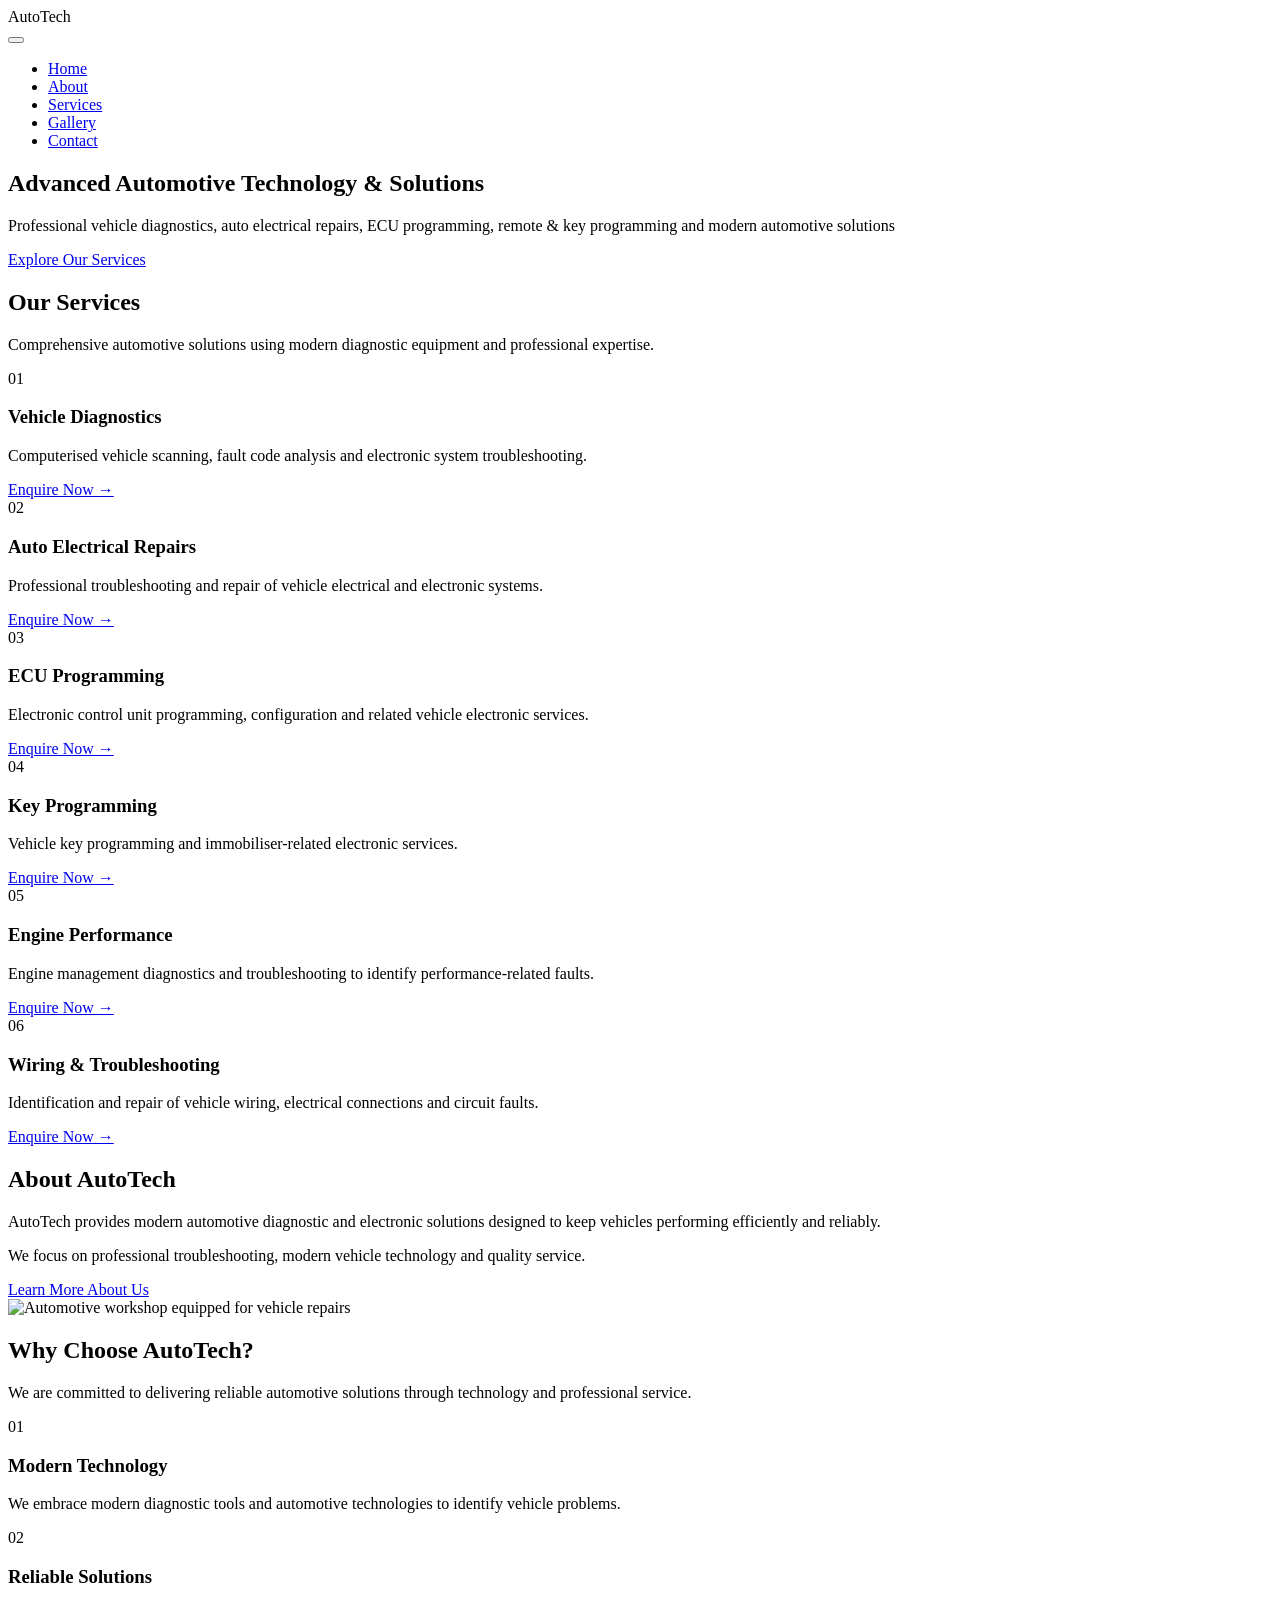
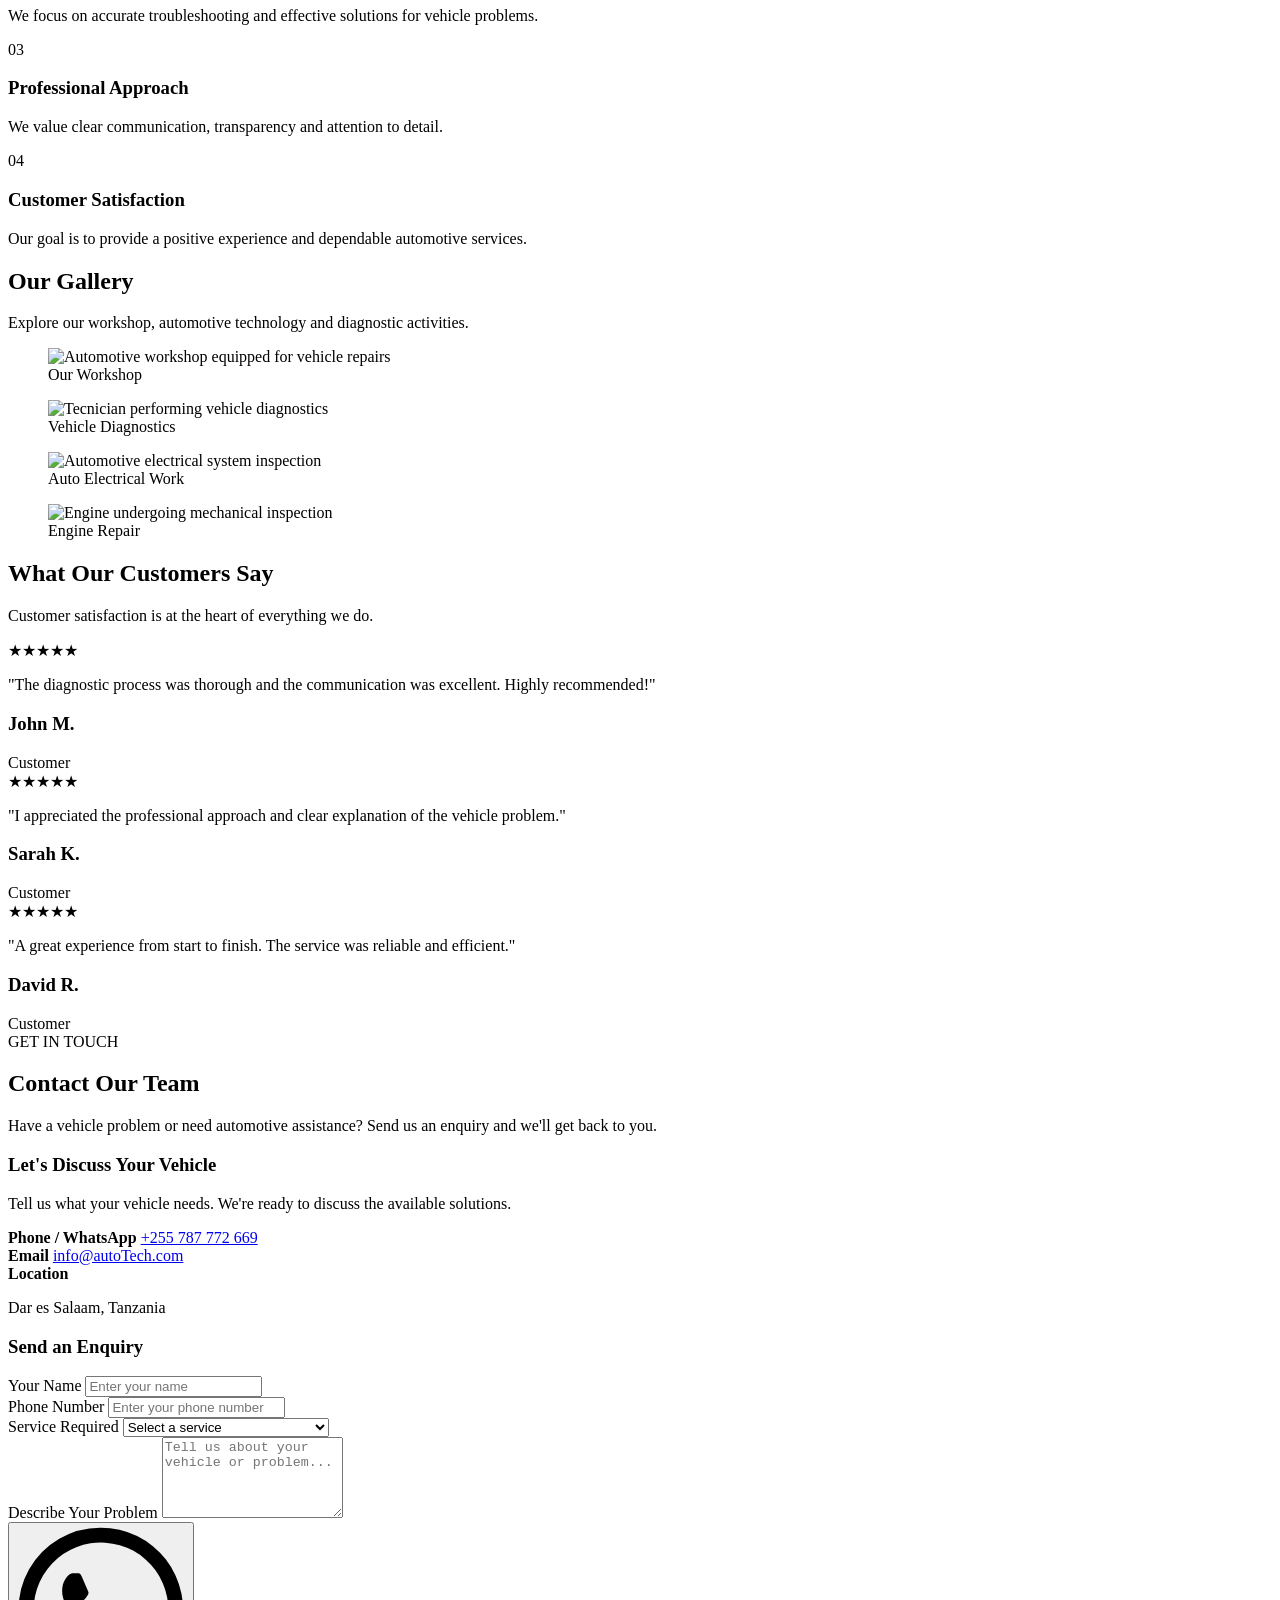
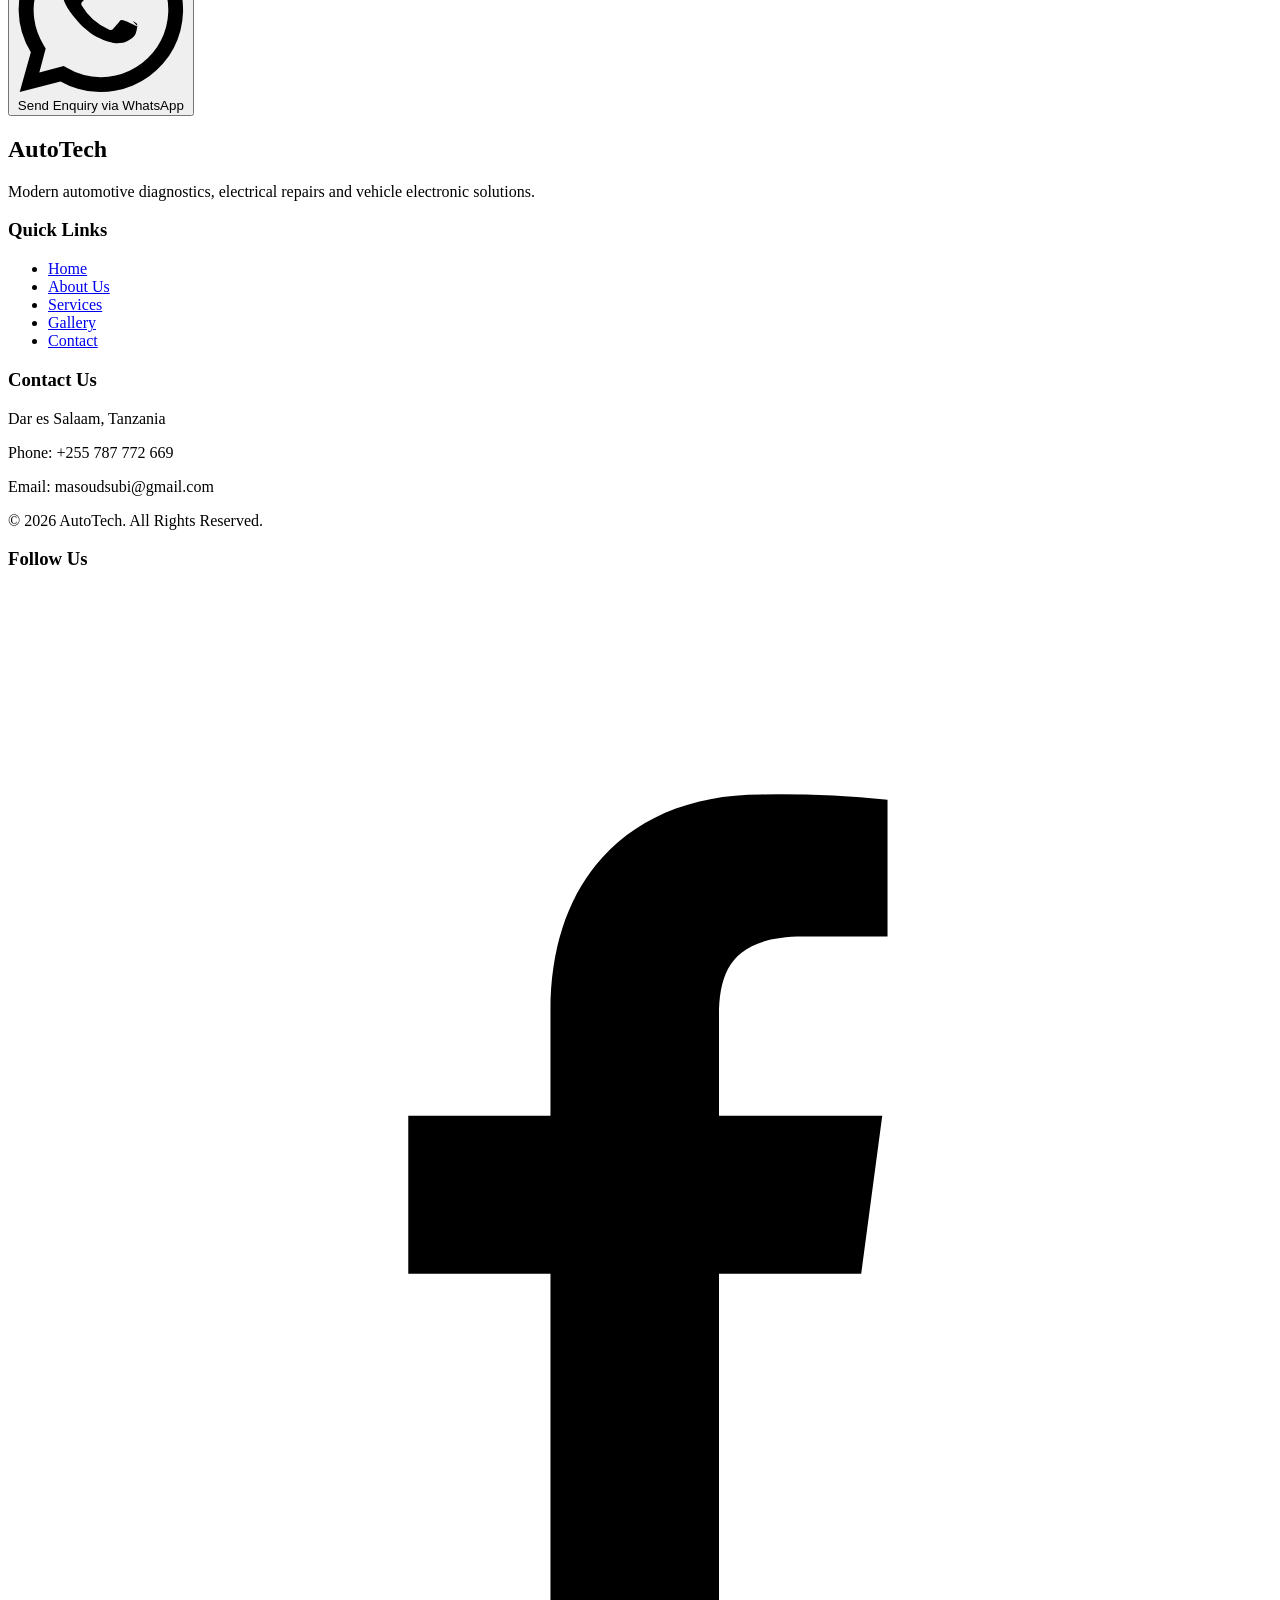
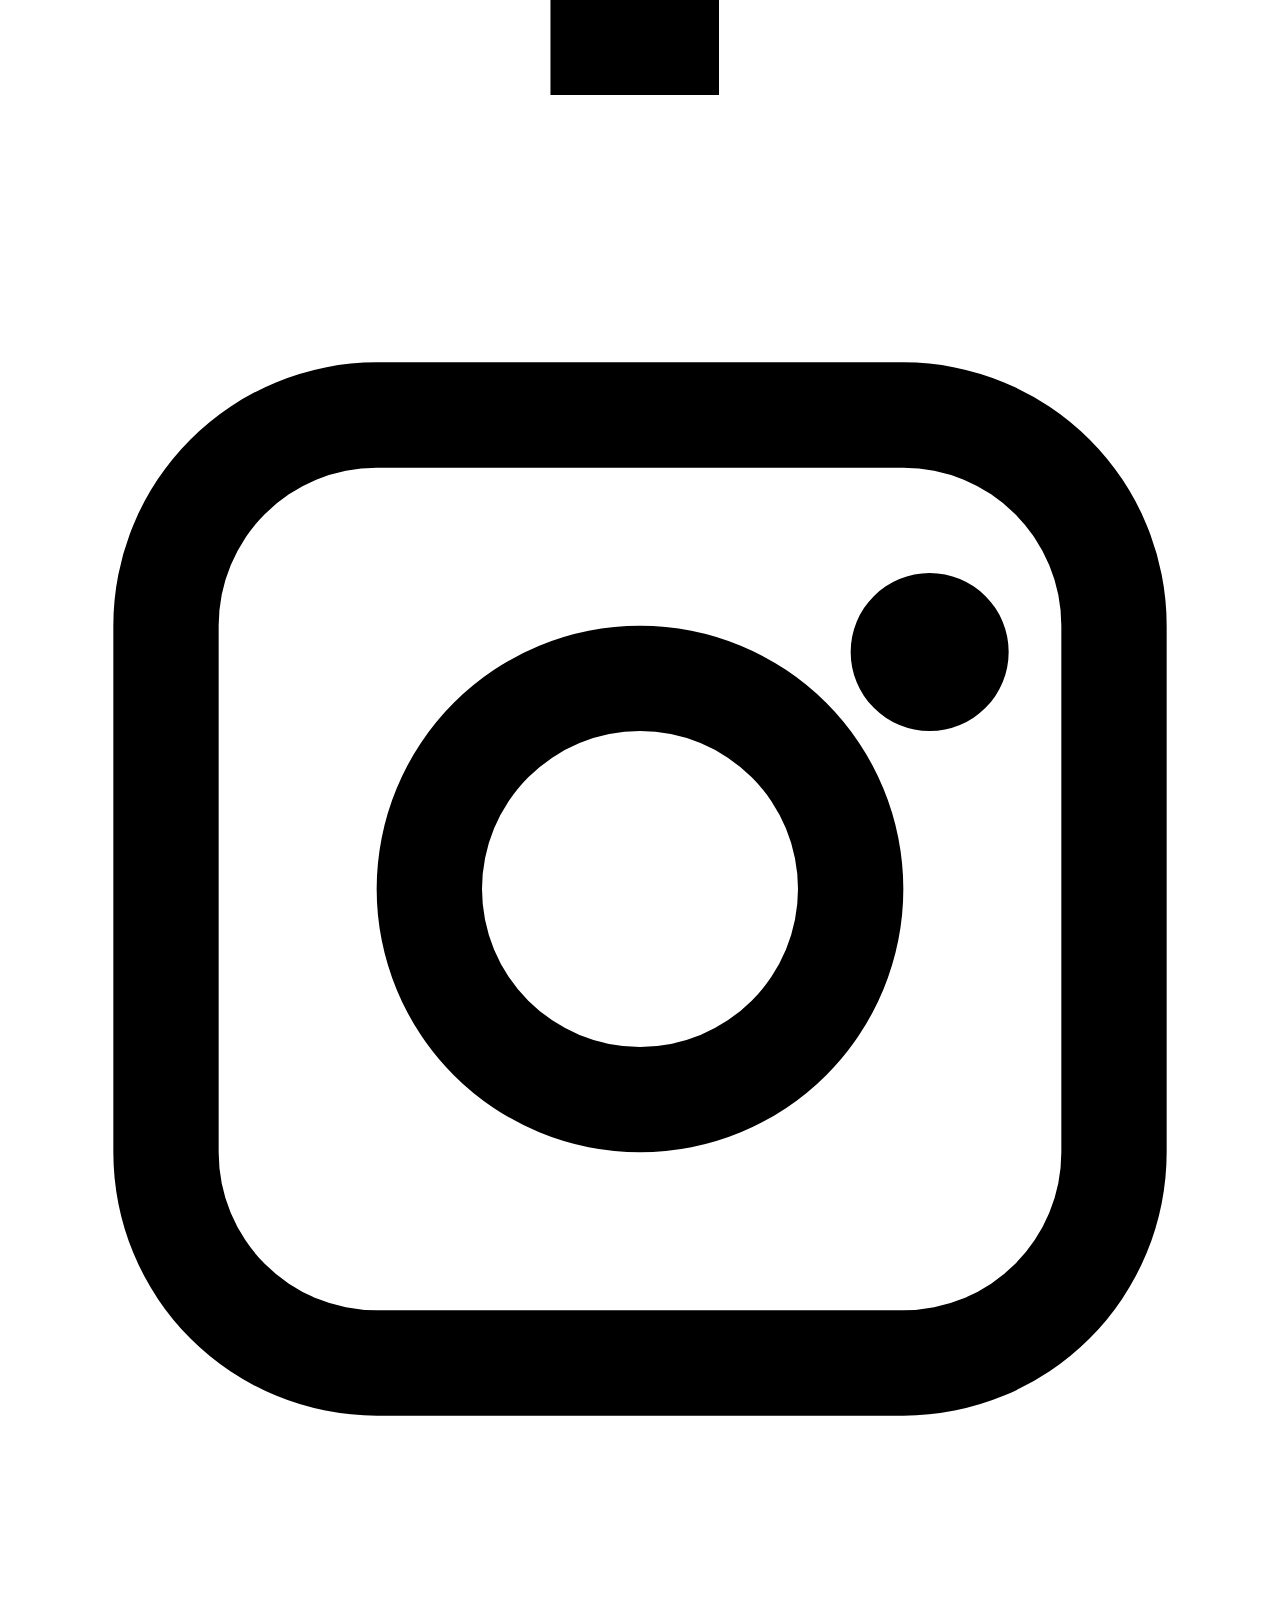
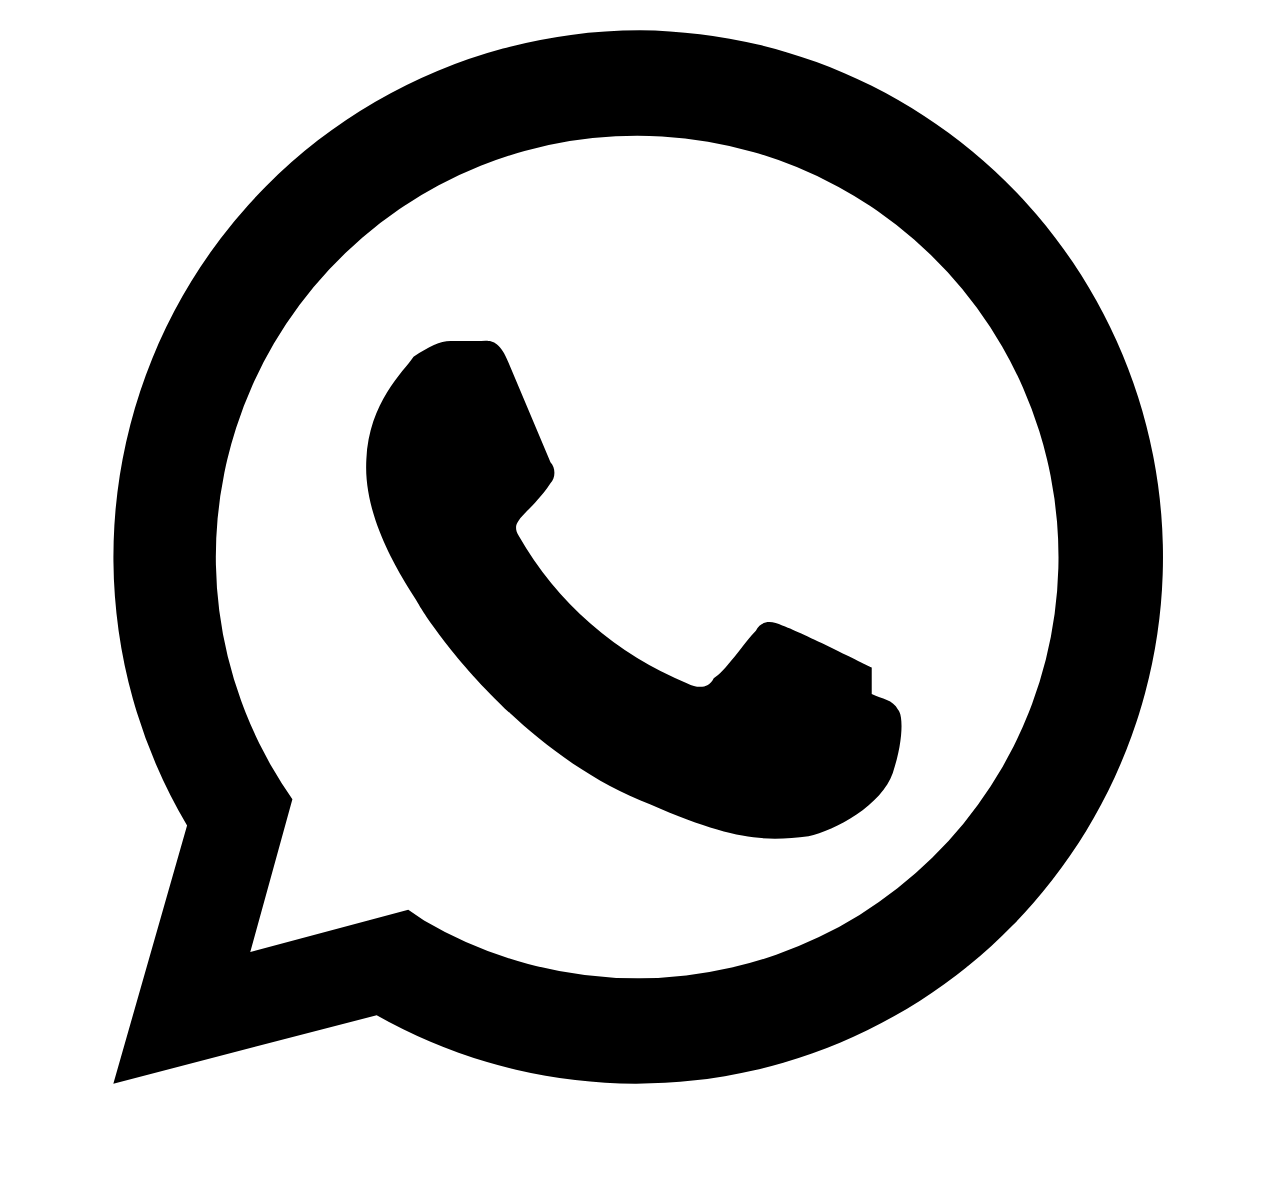
==== index.html @ aa21d0e5 "Add files via upload Upload AutoTech website files" ====
<!DOCTYPE html>
<html lang="en">

<head>
    <!-- Defines character encoding to support different characters -->
    <meta charset="UTF-8">

<!-- Makes the website responsive on mobile devices -->
<meta name="viewport" content="width=device-width, initial-scale=1.0">

<!-- Describes the website to search engines -->
<meta name="description" content="AutoTech provides automotive diagnostics, auto electrical repairs, ECU programming, key programming and engine performance services in Dar es Salaam, Tanzania.">

<!-- Browser tab title -->
<title>AutoTech | Automotive Diagnostics & Electrical Services</title>

    <!-- Connects our external CSS file to this HTML document -->
    <link rel="stylesheet" href="css/style.css">
</head>

<body>

    <!-- Website header contains branding and navigation -->
    <header>

        <nav class="navbar">

            <!-- Business identity -->
            <div class="logo">AutoTech</div>

            <!-- Mobile navigation toggle button -->
<button class="menu-toggle" type="button" aria-label="Open navigation" aria-expanded="false">
    <!--Three lines forming the hamburger icon-->
    <span></span>
    <span></span>
    <span></span>
</button>

            <!-- Navigation links connect different website pages -->
            <ul class="nav-links">
                <li><a href="index.html">Home</a></li>
                <li><a href="about.html">About</a></li>
                <li><a href="services.html">Services</a></li>
                <li><a href="index.html#gallery">Gallery</a></li>
                <li><a href="index.html#contact">Contact</a></li>
            </ul>

        </nav>

    </header>


    <!-- Main contains the primary content of the homepage -->
    <main>

        <!-- Hero section introduces the business to visitors(first major section visitors see) -->
        <section class="hero">

            <!-- Container keeps introductory contents organized-->
            <div class="hero-content">

                <!-- Main business heading communicates the busness identity-->
                <h1>Advanced Automotive Technology & Solutions</h1>

                <!-- Brief description explain what the busness offers-->
                <p>
                    Professional vehicle diagnostics, auto
                    electrical repairs, ECU programming, remote & key programming and modern automotive solutions
                </p>

                <!-- Call-to-action encourages visitors to explore services -->
                <a href="services.html" class="btn">
                    Explore Our Services
                </a>

            </div>

        </section>

        <!-- Services section: Displays the main services offered by the business -->
<section class="services-section" id="services">

    <!-- Section heading introduces the available services -->
    <div class="section-heading">
        <h2>Our Services</h2>

        <p>
            Comprehensive automotive solutions using modern
            diagnostic equipment and professional expertise.
        </p>
    </div>


    <!-- Grid container holds all individual service cards -->
    <div class="services-grid">

        <!-- Individual service card 1 -->
        <article class="service-card">

            <div class="service-icon">01</div>

            <h3>Vehicle Diagnostics</h3>

            <p>
                Computerised vehicle scanning, fault code analysis
                and electronic system troubleshooting.
            </p>

            <a href="contact.html" class="service-link">
                Enquire Now →
            </a>

        </article>


        <!-- Individual service card 2 -->
        <article class="service-card">

            <div class="service-icon">02</div>

            <h3>Auto Electrical Repairs</h3>

            <p>
                Professional troubleshooting and repair of vehicle
                electrical and electronic systems.
            </p>

            <a href="contact.html" class="service-link">
                Enquire Now →
            </a>

        </article>


        <!-- Individual service card 3 -->
        <article class="service-card">

            <div class="service-icon">03</div>

            <h3>ECU Programming</h3>

            <p>
                Electronic control unit programming, configuration
                and related vehicle electronic services.
            </p>

            <a href="contact.html" class="service-link">
                Enquire Now →
            </a>

        </article>


        <!-- Individual service card 4 -->
        <article class="service-card">

            <div class="service-icon">04</div>

            <h3>Key Programming</h3>

            <p>
                Vehicle key programming and immobiliser-related
                electronic services.
            </p>

            <a href="contact.html" class="service-link">
                Enquire Now →
            </a>

        </article>


        <!-- Individual service card 5 -->
        <article class="service-card">

            <div class="service-icon">05</div>

            <h3>Engine Performance</h3>

            <p>
                Engine management diagnostics and troubleshooting
                to identify performance-related faults.
            </p>

            <a href="contact.html" class="service-link">
                Enquire Now →
            </a>

        </article>


        <!-- Individual service card 6 -->
        <article class="service-card">

            <div class="service-icon">06</div>

            <h3>Wiring & Troubleshooting</h3>

            <p>
                Identification and repair of vehicle wiring,
                electrical connections and circuit faults.
            </p>

            <a href="contact.html" class="service-link">
                Enquire Now →
            </a>

        </article>

    </div>

</section>

<!-- About Us preview section -->
<section class="about-section" id="about">

    <div class="about-content">

        <div class="about-text">
            <h2>About AutoTech</h2>

            <p>
                AutoTech provides modern automotive diagnostic
                and electronic solutions designed to keep vehicles
                performing efficiently and reliably.
            </p>

            <p>
                We focus on professional troubleshooting,
                modern vehicle technology and quality service.
            </p>

            <!-- Opens the full About Us page -->
            <a href="about.html" class="btn">Learn More About Us</a>
        </div>

        <div class="about-image">
            <!-- Replace this image with a suitable workshop photo later -->
            <img src="images/workshop.jpg" alt="Automotive workshop
            equipped for vehicle repairs">
        </div>

    </div>

</section>

<!-- Why Choose Us section -->
<section class="why-us-section">

    <div class="section-heading">
        <h2>Why Choose AutoTech?</h2>
        <p>
            We are committed to delivering reliable automotive
            solutions through technology and professional service.
        </p>
    </div>

    <div class="why-us-grid">

        <article class="why-us-card">
            <div class="why-icon">01</div>
            <h3>Modern Technology</h3>
            <p>
                We embrace modern diagnostic tools and automotive
                technologies to identify vehicle problems.
            </p>
        </article>

        <article class="why-us-card">
            <div class="why-icon">02</div>
            <h3>Reliable Solutions</h3>
            <p>
                We focus on accurate troubleshooting and
                effective solutions for vehicle problems.
            </p>
        </article>

        <article class="why-us-card">
            <div class="why-icon">03</div>
            <h3>Professional Approach</h3>
            <p>
                We value clear communication, transparency
                and attention to detail.
            </p>
        </article>

        <article class="why-us-card">
            <div class="why-icon">04</div>
            <h3>Customer Satisfaction</h3>
            <p>
                Our goal is to provide a positive experience
                and dependable automotive services.
            </p>
        </article>

    </div>

</section>

<!-- Gallery section -->
<section class="gallery-section" id="gallery">

    <div class="section-heading">
        <h2>Our Gallery</h2>
        <p>
            Explore our workshop, automotive technology
            and diagnostic activities.
        </p>
    </div>

    <div class="gallery-grid">

        <!-- Each figure contains an image and its caption -->
        <figure class="gallery-item">
            <img src="images/workshop.jpg" alt="Automotive workshop
            equipped for vehicle repairs">
            <figcaption>Our Workshop</figcaption>
        </figure>

        <figure class="gallery-item">
            <img src="images/diagnostics.jpg" alt="Tecnician performing 
            vehicle diagnostics">
            <figcaption>Vehicle Diagnostics</figcaption>
        </figure>

        <figure class="gallery-item">
            <img src="images/auto-electrical.jpg" alt="Automotive electrical 
            system inspection">
            <figcaption>Auto Electrical Work</figcaption>
        </figure>

        <figure class="gallery-item">
            <img src="images/engine-repair.jpg" alt="Engine undergoing 
            mechanical inspection">
            <figcaption>Engine Repair</figcaption>
        </figure>

    </div>

</section>

<!-- Customer testimonials section -->
<section class="testimonials-section">

    <div class="section-heading">
        <h2>What Our Customers Say</h2>
        <p>
            Customer satisfaction is at the heart of everything we do.
        </p>
    </div>

    <div class="testimonials-grid">

        <article class="testimonial-card">
            <div class="stars">★★★★★</div>

            <p>
                "The diagnostic process was thorough and
                the communication was excellent. Highly recommended!"
            </p>

            <h3>John M.</h3>
            <span>Customer</span>
        </article>

        <article class="testimonial-card">
            <div class="stars">★★★★★</div>

            <p>
                "I appreciated the professional approach
                and clear explanation of the vehicle problem."
            </p>

            <h3>Sarah K.</h3>
            <span>Customer</span>
        </article>

        <article class="testimonial-card">
            <div class="stars">★★★★★</div>

            <p>
                "A great experience from start to finish.
                The service was reliable and efficient."
            </p>

            <h3>David R.</h3>
            <span>Customer</span>
        </article>

    </div>

</section>

<!-- CONTACT SECTION -->
<section class="contact-section" id="contact">

    <div class="section-heading">
        <span class="eyebrow">GET IN TOUCH</span>
        <h2>Contact Our Team</h2>
        <p>
            Have a vehicle problem or need automotive assistance?
            Send us an enquiry and we'll get back to you.
        </p>
    </div>

    <div class="contact-container">

        <!-- Contact information -->
        <div class="contact-info">

            <h3>Let's Discuss Your Vehicle</h3>

            <p>
                Tell us what your vehicle needs.
                We're ready to discuss the available solutions.
            </p>

            <div class="contact-detail">
                <strong>Phone / WhatsApp</strong>
                <a href="https://wa.me/255787772669">
                    +255 787 772 669
                </a>
            </div>

            <div class="contact-detail">
                <strong>Email</strong>
                <a href="mailto:masoudsubi@gmail.com">
                    info@autoTech.com
                </a>
            </div>

            <div class="contact-detail">
                <strong>Location</strong>
                <p>Dar es Salaam, Tanzania</p>
            </div>

        </div>


        <!-- Customer enquiry form -->
        <div class="contact-form-container">

            <h3>Send an Enquiry</h3>

            <form id="contact-form">

                <div class="form-group">
                    <label for="customer-name">Your Name</label>
                    <input
                        type="text"
                        id="customer-name"
                        name="name"
                        placeholder="Enter your name"
                        autocomplete="name"
                        required
                        >
                </div>

                <div class="form-group">
                    <label for="customer-phone">Phone Number</label>
                    <input
                        type="tel"
                        id="customer-phone"
                        name="phone"
                        placeholder="Enter your phone number"
                        autocomplete="tel"
                        required>
                </div>

                <div class="form-group">
                    <label for="service">Service Required</label>

                    <select id="service" name="service" required>
                        <option value="">Select a service</option>
                        <option>Vehicle Diagnostics</option>
                        <option>Auto Electrical Repairs</option>
                        <option>ECU Programming</option>
                        <option>Key Programming</option>
                        <option>Engine Performance Diagnosis</option>
                        <option>Diesel Emission Diagnosis</option>
                        <option>Other Enquiry</option>
                    </select>
                </div>

                <div class="form-group">
                    <label for="customer-message">Describe Your Problem</label>

                    <textarea
                        id="customer-message"
                        name="message"
                        rows="5"
                        placeholder="Tell us about your vehicle or problem..."
                        required></textarea>
                </div>

                <button type="submit" class="btn contact-submit">

    <!-- WhatsApp SVG icon -->
    <svg viewBox="0 0 32 32" aria-hidden="true">
        <path d="M16 .5A15.4 15.4 0 0 0 2.8 24L.7 31.5l7.7-2A15.5 15.5 0 1 0 16 .5Zm0 28.2a12.7 12.7 0 0 1-6.5-1.8l-.5-.3-4.6 1.2 1.2-4.5-.3-.5A12.7 12.7 0 1 1 16 28.7Zm7-9.5c-.4-.2-2.2-1.1-2.6-1.2-.4-.1-.6-.2-.9.2-.3.4-1 1.2-1.2 1.4-.2.2-.4.3-.8.1a10.3 10.3 0 0 1-3-1.9 11.4 11.4 0 0 1-2.1-2.6c-.2-.4 0-.6.2-.8l.6-.7.4-.6c.1-.2.1-.4 0-.6l-1.2-2.8c-.3-.7-.6-.6-.9-.6h-.7c-.3 0-.6.1-.9.4-.3.3-1.2 1.2-1.2 3s1.2 3.4 1.4 3.7c.2.2 2.4 3.7 5.8 5.2.8.4 1.5.6 2 .7.8.3 1.6.2 2.2.1.7-.1 2.2-.9 2.5-1.8.3-.9.3-1.6.2-1.8-.1-.1-.4-.3-.8-.5Z"/>
    </svg>

    <span>Send Enquiry via WhatsApp</span>

</button>


            </form>

        </div>

    </div>

</section>


    </main>


    <!-- Website footer -->
<footer class="footer">

    <div class="footer-container">

        <!-- Business description -->
        <div class="footer-about">
            <h2>AutoTech</h2>
            <p>
                Modern automotive diagnostics, electrical repairs
                and vehicle electronic solutions.
            </p>
        </div>

        <!-- Quick navigation -->
        <div class="footer-links">
            <h3>Quick Links</h3>

            <ul>
                <li><a href="index.html">Home</a></li>
                <li><a href="about.html">About Us</a></li>
                <li><a href="services.html">Services</a></li>
                <li><a href="#gallery">Gallery</a></li>
                <li><a href="#contact">Contact</a></li>
            </ul>
        </div>

        <!-- Contact details -->
        <div class="footer-contact">
            <h3>Contact Us</h3>
            <p>Dar es Salaam, Tanzania</p>
            <p>Phone: +255 787 772 669</p>
            <p>Email: masoudsubi@gmail.com</p>
        </div>

    </div>

    <!-- Copyright information -->
    <div class="footer-bottom">
        <p>&copy; 2026 AutoTech. All Rights Reserved.</p>
    </div>

    <div class="footer-column">
    <h3>Follow Us</h3>

    <div class="social-links">

        <!-- Facebook -->
        <a href="https://www.facebook.com/profile.php?id=61590164615397"
   target="_blank"
   rel="noopener noreferrer"
   aria-label="Facebook">

            <svg viewBox="0 0 24 24" aria-hidden="true">
                <path d="M13.5 21v-8h2.7l.4-3h-3.1V8.1c0-.9.3-1.5 1.6-1.5h1.6V4a21 21 0 0 0-2.4-.1c-2.4 0-4 1.5-4 4.1V10H7.6v3h2.7v8z"/>
            </svg>
        </a>

        <!-- Instagram -->
        <a href="https://www.instagram.com/masoudsubi/"
   target="_blank"
   rel="noopener noreferrer"
   aria-label="Instagram">

            <svg viewBox="0 0 24 24" aria-hidden="true">
                <path d="M7 2h10a5 5 0 0 1 5 5v10a5 5 0 0 1-5 5H7a5 5 0 0 1-5-5V7a5 5 0 0 1 5-5zm0 2a3 3 0 0 0-3 3v10a3 3 0 0 0 3 3h10a3 3 0 0 0 3-3V7a3 3 0 0 0-3-3zm5 3a5 5 0 1 1 0 10 5 5 0 0 1 0-10zm0 2a3 3 0 1 0 0 6 3 3 0 0 0 0-6zm5.5-3a1.5 1.5 0 1 1 0 3 1.5 1.5 0 0 1 0-3z"/>
            </svg>
        </a>

        <!-- WhatsApp -->
        <a href="https://wa.me/255787772669" target ="_blank" rel="noopener noreferrer aria-label="WhatsApp">
            <svg viewBox="0 0 24 24" aria-hidden="true">
                <path d="M12 2a10 10 0 0 0-8.6 15.1L2 22l5-1.3A10 10 0 1 0 12 2zm0 18a8 8 0 0 1-4.1-1.1l-.3-.2-3 .8.8-2.9-.2-.3A8 8 0 1 1 12 20zm4.4-5.9c-.2-.1-1.4-.7-1.7-.8-.2-.1-.4-.1-.5.1-.2.2-.6.8-.8.9-.1.2-.3.2-.5.1a6.5 6.5 0 0 1-3.2-2.8c-.2-.3.2-.4.6-1 .1-.1.1-.3 0-.4l-.8-1.9c-.2-.5-.4-.4-.6-.4h-.5c-.2 0-.4.1-.7.3-.2.3-.9.9-.9 2.1s.9 2.4 1 2.6c.1.2 1.8 2.8 4.4 3.8 1.6.7 2.2.7 3 .6.5-.1 1.4-.6 1.6-1.2.2-.6.2-1.1.1-1.2-.1-.2-.3-.2-.5-.3z"/>
            </svg>
        </a>

    </div>
</div>


</footer>



    <!-- Loads JavaScript after the HTML has been parsed -->
    <script src="js/script.js"></script>

</body>
</html>
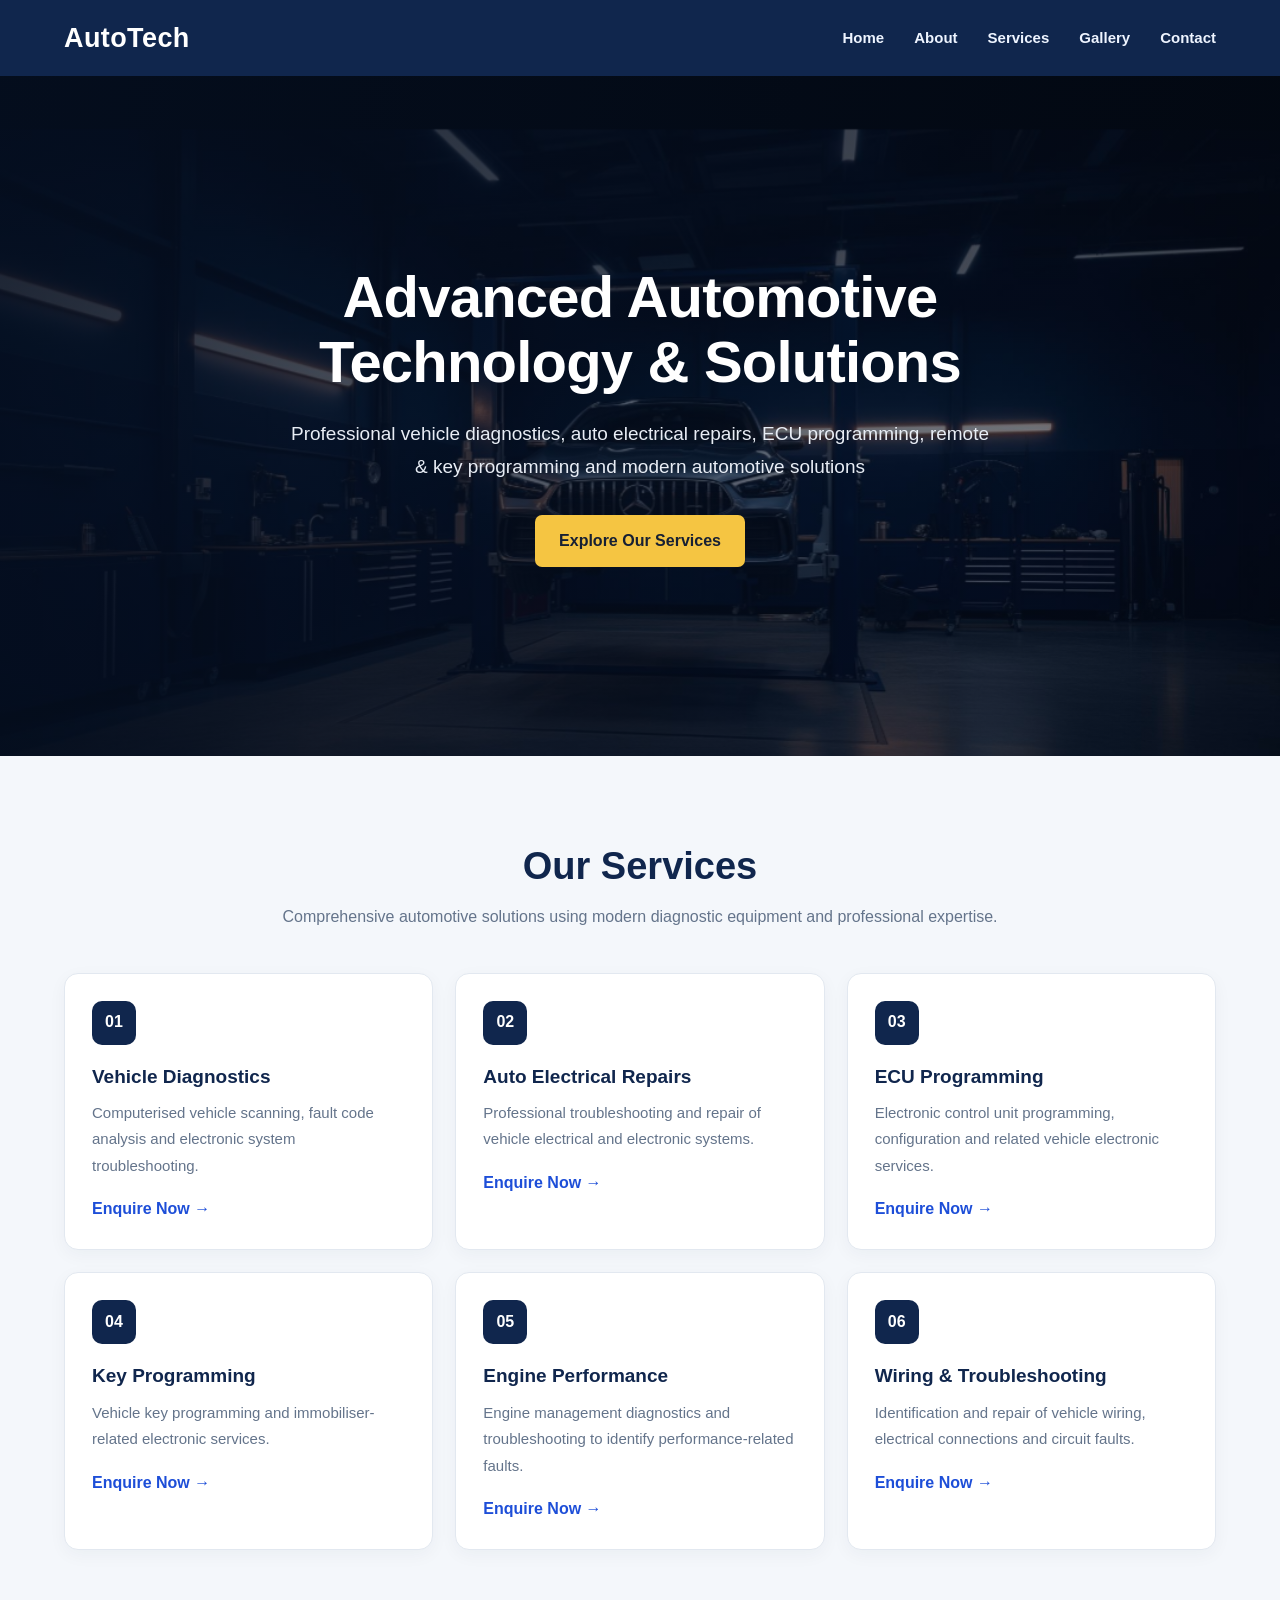
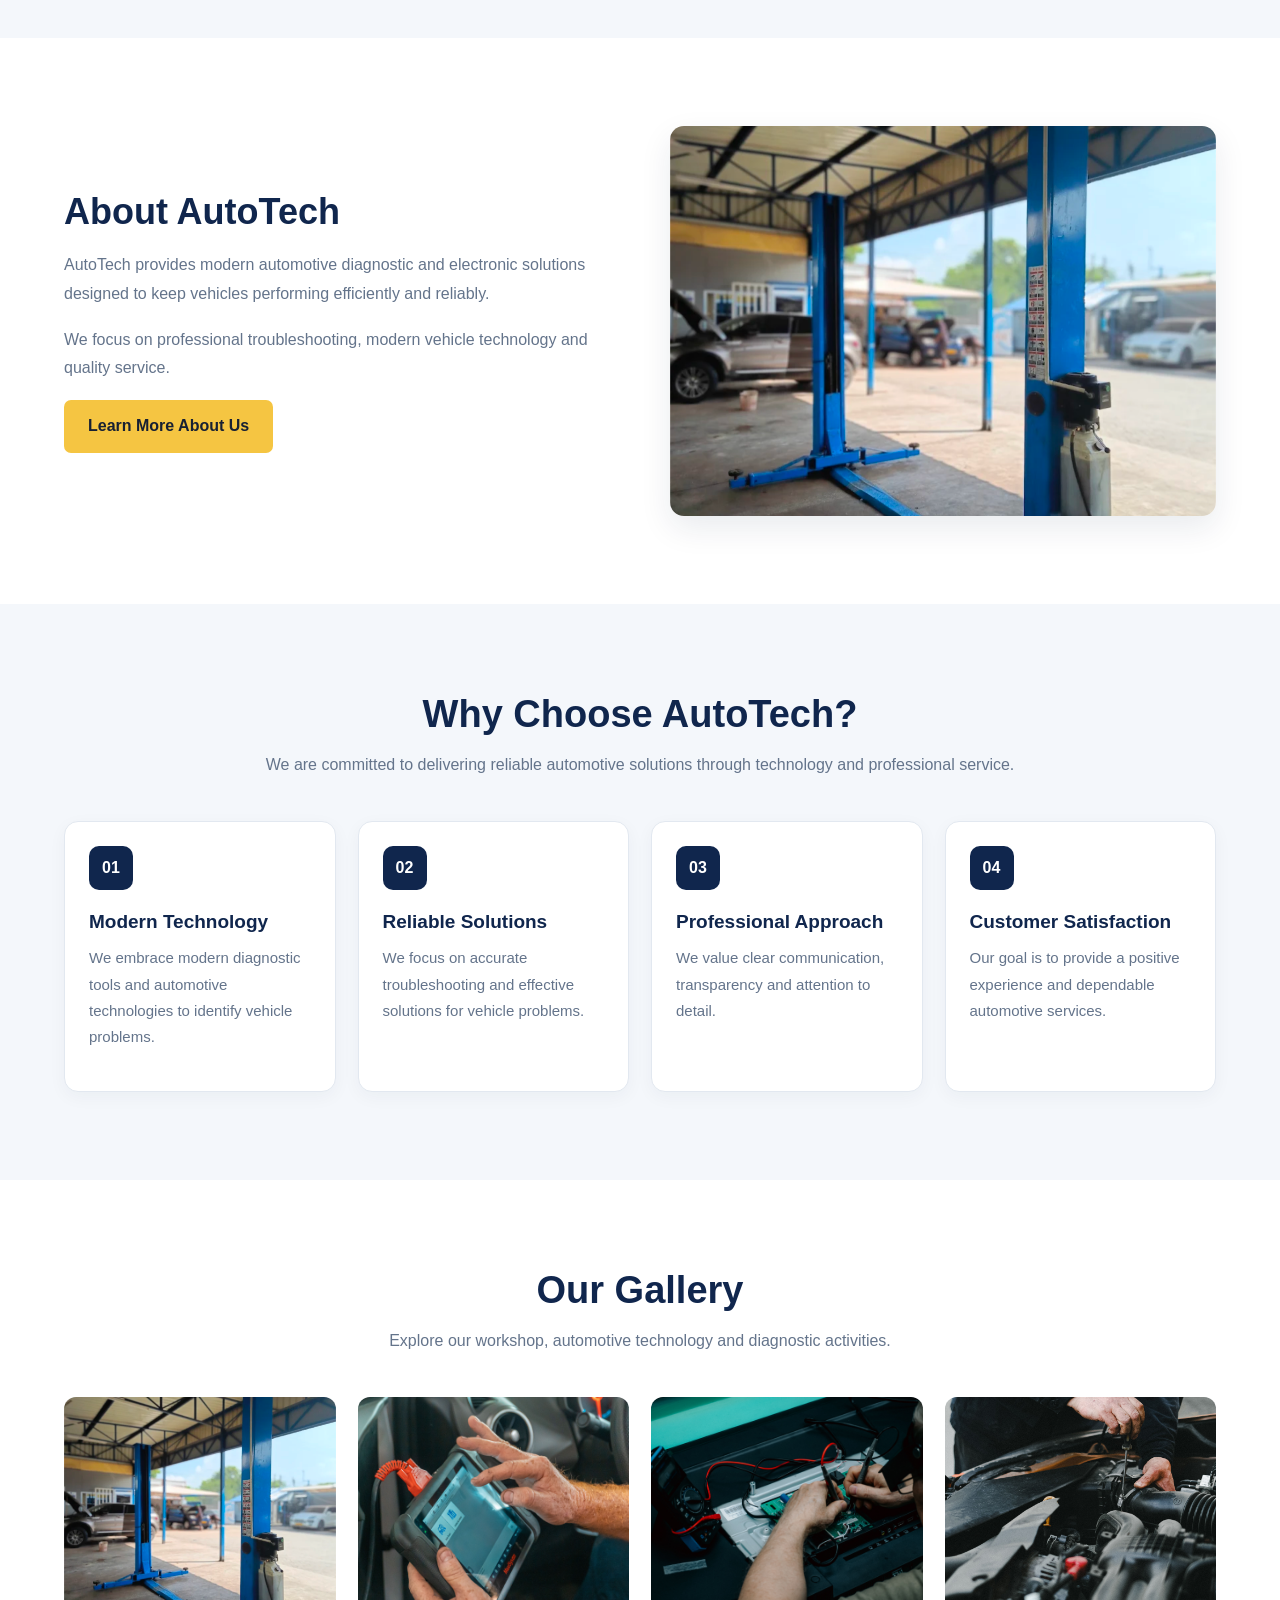
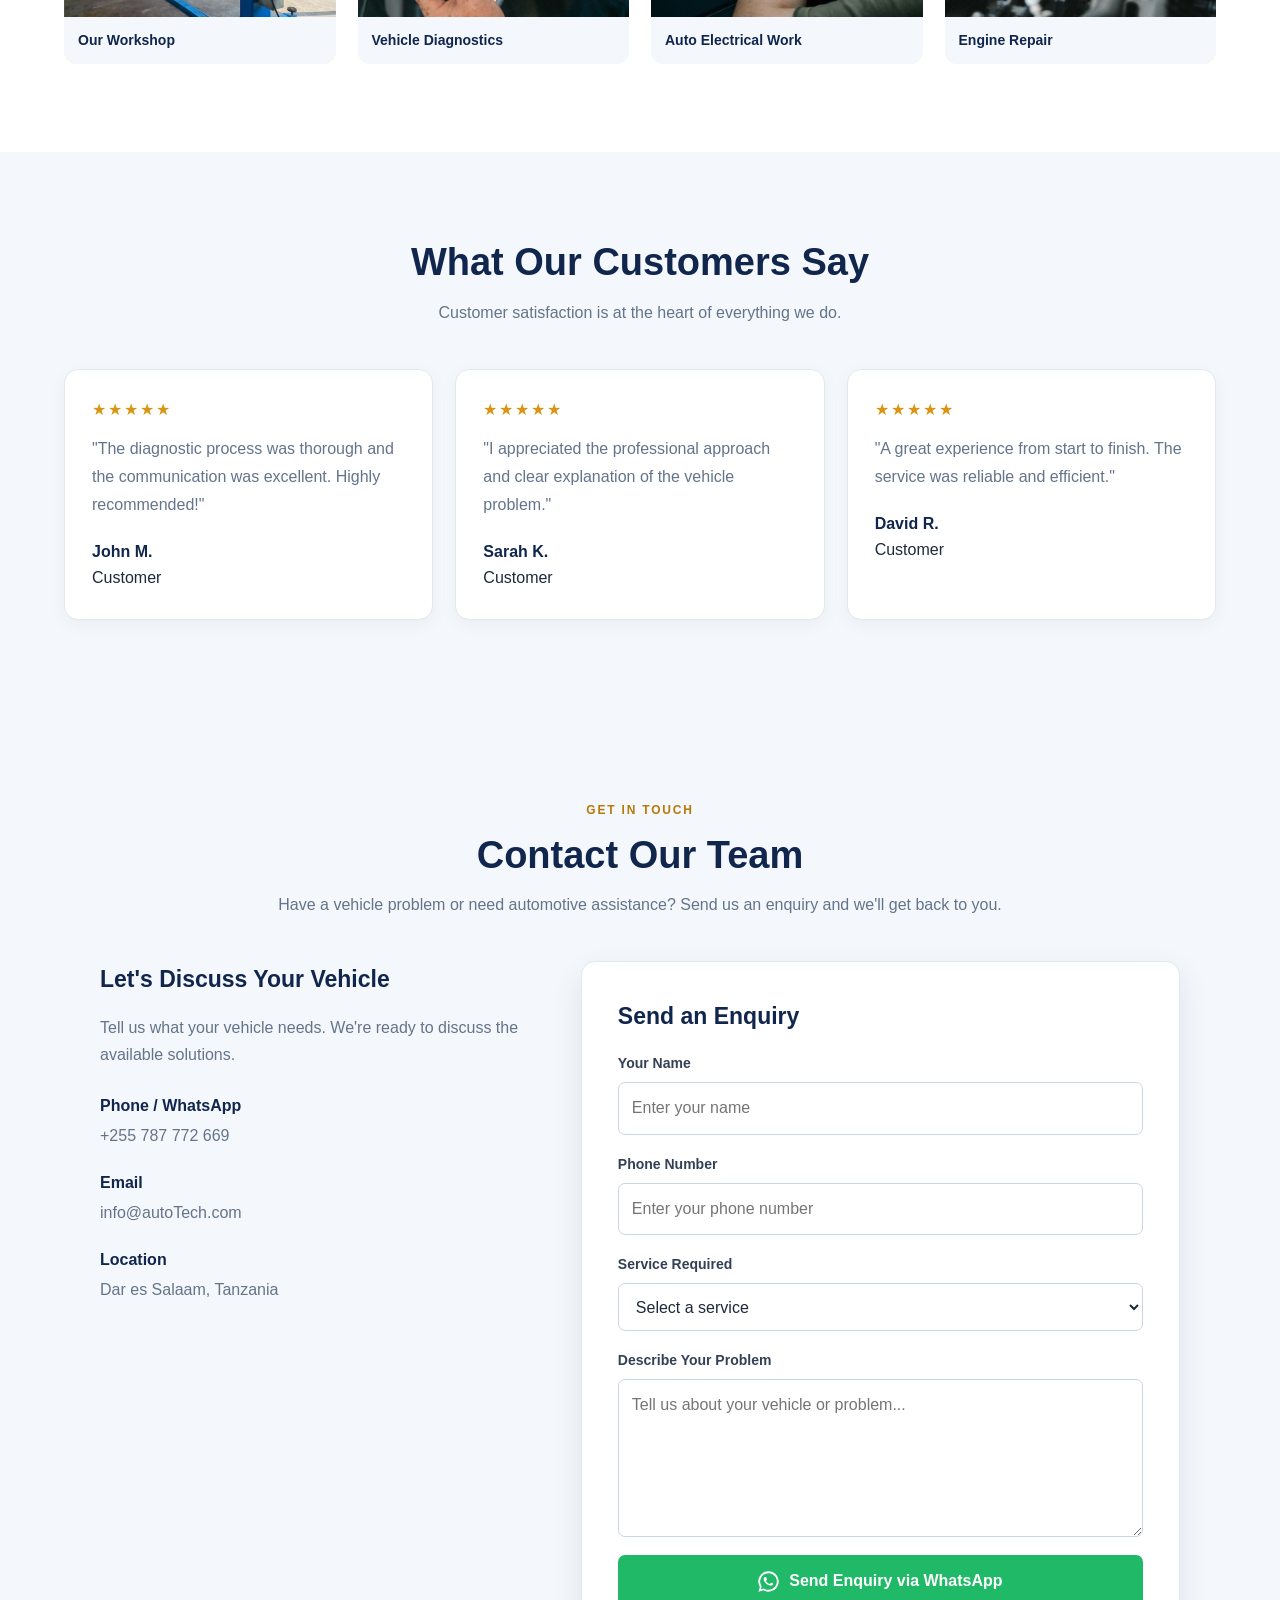
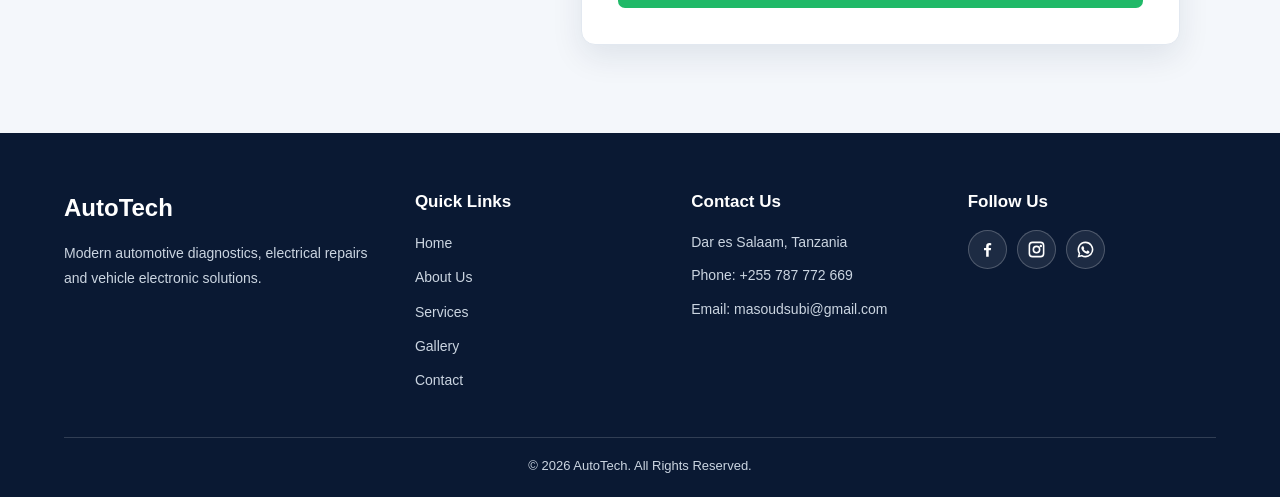
==== commit 679a5448: "Update index.html" ====
--- a/index.html
+++ b/index.html
@@ -1,608 +1,607 @@
-<!DOCTYPE html>
-<html lang="en">
-
-<head>
-    <!-- Defines character encoding to support different characters -->
-    <meta charset="UTF-8">
-
-<!-- Makes the website responsive on mobile devices -->
-<meta name="viewport" content="width=device-width, initial-scale=1.0">
-
-<!-- Describes the website to search engines -->
-<meta name="description" content="AutoTech provides automotive diagnostics, auto electrical repairs, ECU programming, key programming and engine performance services in Dar es Salaam, Tanzania.">
-
-<!-- Browser tab title -->
-<title>AutoTech | Automotive Diagnostics & Electrical Services</title>
-
-    <!-- Connects our external CSS file to this HTML document -->
-    <link rel="stylesheet" href="css/style.css">
-</head>
-
-<body>
-
-    <!-- Website header contains branding and navigation -->
-    <header>
-
-        <nav class="navbar">
-
-            <!-- Business identity -->
-            <div class="logo">AutoTech</div>
-
-            <!-- Mobile navigation toggle button -->
-<button class="menu-toggle" type="button" aria-label="Open navigation" aria-expanded="false">
-    <!--Three lines forming the hamburger icon-->
-    <span></span>
-    <span></span>
-    <span></span>
-</button>
-
-            <!-- Navigation links connect different website pages -->
-            <ul class="nav-links">
-                <li><a href="index.html">Home</a></li>
-                <li><a href="about.html">About</a></li>
-                <li><a href="services.html">Services</a></li>
-                <li><a href="index.html#gallery">Gallery</a></li>
-                <li><a href="index.html#contact">Contact</a></li>
-            </ul>
-
-        </nav>
-
-    </header>
-
-
-    <!-- Main contains the primary content of the homepage -->
-    <main>
-
-        <!-- Hero section introduces the business to visitors(first major section visitors see) -->
-        <section class="hero">
-
-            <!-- Container keeps introductory contents organized-->
-            <div class="hero-content">
-
-                <!-- Main business heading communicates the busness identity-->
-                <h1>Advanced Automotive Technology & Solutions</h1>
-
-                <!-- Brief description explain what the busness offers-->
-                <p>
-                    Professional vehicle diagnostics, auto
-                    electrical repairs, ECU programming, remote & key programming and modern automotive solutions
-                </p>
-
-                <!-- Call-to-action encourages visitors to explore services -->
-                <a href="services.html" class="btn">
-                    Explore Our Services
-                </a>
-
-            </div>
-
-        </section>
-
-        <!-- Services section: Displays the main services offered by the business -->
-<section class="services-section" id="services">
-
-    <!-- Section heading introduces the available services -->
-    <div class="section-heading">
-        <h2>Our Services</h2>
-
-        <p>
-            Comprehensive automotive solutions using modern
-            diagnostic equipment and professional expertise.
-        </p>
-    </div>
-
-
-    <!-- Grid container holds all individual service cards -->
-    <div class="services-grid">
-
-        <!-- Individual service card 1 -->
-        <article class="service-card">
-
-            <div class="service-icon">01</div>
-
-            <h3>Vehicle Diagnostics</h3>
-
-            <p>
-                Computerised vehicle scanning, fault code analysis
-                and electronic system troubleshooting.
-            </p>
-
-            <a href="contact.html" class="service-link">
-                Enquire Now →
-            </a>
-
-        </article>
-
-
-        <!-- Individual service card 2 -->
-        <article class="service-card">
-
-            <div class="service-icon">02</div>
-
-            <h3>Auto Electrical Repairs</h3>
-
-            <p>
-                Professional troubleshooting and repair of vehicle
-                electrical and electronic systems.
-            </p>
-
-            <a href="contact.html" class="service-link">
-                Enquire Now →
-            </a>
-
-        </article>
-
-
-        <!-- Individual service card 3 -->
-        <article class="service-card">
-
-            <div class="service-icon">03</div>
-
-            <h3>ECU Programming</h3>
-
-            <p>
-                Electronic control unit programming, configuration
-                and related vehicle electronic services.
-            </p>
-
-            <a href="contact.html" class="service-link">
-                Enquire Now →
-            </a>
-
-        </article>
-
-
-        <!-- Individual service card 4 -->
-        <article class="service-card">
-
-            <div class="service-icon">04</div>
-
-            <h3>Key Programming</h3>
-
-            <p>
-                Vehicle key programming and immobiliser-related
-                electronic services.
-            </p>
-
-            <a href="contact.html" class="service-link">
-                Enquire Now →
-            </a>
-
-        </article>
-
-
-        <!-- Individual service card 5 -->
-        <article class="service-card">
-
-            <div class="service-icon">05</div>
-
-            <h3>Engine Performance</h3>
-
-            <p>
-                Engine management diagnostics and troubleshooting
-                to identify performance-related faults.
-            </p>
-
-            <a href="contact.html" class="service-link">
-                Enquire Now →
-            </a>
-
-        </article>
-
-
-        <!-- Individual service card 6 -->
-        <article class="service-card">
-
-            <div class="service-icon">06</div>
-
-            <h3>Wiring & Troubleshooting</h3>
-
-            <p>
-                Identification and repair of vehicle wiring,
-                electrical connections and circuit faults.
-            </p>
-
-            <a href="contact.html" class="service-link">
-                Enquire Now →
-            </a>
-
-        </article>
-
-    </div>
-
-</section>
-
-<!-- About Us preview section -->
-<section class="about-section" id="about">
-
-    <div class="about-content">
-
-        <div class="about-text">
-            <h2>About AutoTech</h2>
-
-            <p>
-                AutoTech provides modern automotive diagnostic
-                and electronic solutions designed to keep vehicles
-                performing efficiently and reliably.
-            </p>
-
-            <p>
-                We focus on professional troubleshooting,
-                modern vehicle technology and quality service.
-            </p>
-
-            <!-- Opens the full About Us page -->
-            <a href="about.html" class="btn">Learn More About Us</a>
-        </div>
-
-        <div class="about-image">
-            <!-- Replace this image with a suitable workshop photo later -->
-            <img src="images/workshop.jpg" alt="Automotive workshop
-            equipped for vehicle repairs">
-        </div>
-
-    </div>
-
-</section>
-
-<!-- Why Choose Us section -->
-<section class="why-us-section">
-
-    <div class="section-heading">
-        <h2>Why Choose AutoTech?</h2>
-        <p>
-            We are committed to delivering reliable automotive
-            solutions through technology and professional service.
-        </p>
-    </div>
-
-    <div class="why-us-grid">
-
-        <article class="why-us-card">
-            <div class="why-icon">01</div>
-            <h3>Modern Technology</h3>
-            <p>
-                We embrace modern diagnostic tools and automotive
-                technologies to identify vehicle problems.
-            </p>
-        </article>
-
-        <article class="why-us-card">
-            <div class="why-icon">02</div>
-            <h3>Reliable Solutions</h3>
-            <p>
-                We focus on accurate troubleshooting and
-                effective solutions for vehicle problems.
-            </p>
-        </article>
-
-        <article class="why-us-card">
-            <div class="why-icon">03</div>
-            <h3>Professional Approach</h3>
-            <p>
-                We value clear communication, transparency
-                and attention to detail.
-            </p>
-        </article>
-
-        <article class="why-us-card">
-            <div class="why-icon">04</div>
-            <h3>Customer Satisfaction</h3>
-            <p>
-                Our goal is to provide a positive experience
-                and dependable automotive services.
-            </p>
-        </article>
-
-    </div>
-
-</section>
-
-<!-- Gallery section -->
-<section class="gallery-section" id="gallery">
-
-    <div class="section-heading">
-        <h2>Our Gallery</h2>
-        <p>
-            Explore our workshop, automotive technology
-            and diagnostic activities.
-        </p>
-    </div>
-
-    <div class="gallery-grid">
-
-        <!-- Each figure contains an image and its caption -->
-        <figure class="gallery-item">
-            <img src="images/workshop.jpg" alt="Automotive workshop
-            equipped for vehicle repairs">
-            <figcaption>Our Workshop</figcaption>
-        </figure>
-
-        <figure class="gallery-item">
-            <img src="images/diagnostics.jpg" alt="Tecnician performing 
-            vehicle diagnostics">
-            <figcaption>Vehicle Diagnostics</figcaption>
-        </figure>
-
-        <figure class="gallery-item">
-            <img src="images/auto-electrical.jpg" alt="Automotive electrical 
-            system inspection">
-            <figcaption>Auto Electrical Work</figcaption>
-        </figure>
-
-        <figure class="gallery-item">
-            <img src="images/engine-repair.jpg" alt="Engine undergoing 
-            mechanical inspection">
-            <figcaption>Engine Repair</figcaption>
-        </figure>
-
-    </div>
-
-</section>
-
-<!-- Customer testimonials section -->
-<section class="testimonials-section">
-
-    <div class="section-heading">
-        <h2>What Our Customers Say</h2>
-        <p>
-            Customer satisfaction is at the heart of everything we do.
-        </p>
-    </div>
-
-    <div class="testimonials-grid">
-
-        <article class="testimonial-card">
-            <div class="stars">★★★★★</div>
-
-            <p>
-                "The diagnostic process was thorough and
-                the communication was excellent. Highly recommended!"
-            </p>
-
-            <h3>John M.</h3>
-            <span>Customer</span>
-        </article>
-
-        <article class="testimonial-card">
-            <div class="stars">★★★★★</div>
-
-            <p>
-                "I appreciated the professional approach
-                and clear explanation of the vehicle problem."
-            </p>
-
-            <h3>Sarah K.</h3>
-            <span>Customer</span>
-        </article>
-
-        <article class="testimonial-card">
-            <div class="stars">★★★★★</div>
-
-            <p>
-                "A great experience from start to finish.
-                The service was reliable and efficient."
-            </p>
-
-            <h3>David R.</h3>
-            <span>Customer</span>
-        </article>
-
-    </div>
-
-</section>
-
-<!-- CONTACT SECTION -->
-<section class="contact-section" id="contact">
-
-    <div class="section-heading">
-        <span class="eyebrow">GET IN TOUCH</span>
-        <h2>Contact Our Team</h2>
-        <p>
-            Have a vehicle problem or need automotive assistance?
-            Send us an enquiry and we'll get back to you.
-        </p>
-    </div>
-
-    <div class="contact-container">
-
-        <!-- Contact information -->
-        <div class="contact-info">
-
-            <h3>Let's Discuss Your Vehicle</h3>
-
-            <p>
-                Tell us what your vehicle needs.
-                We're ready to discuss the available solutions.
-            </p>
-
-            <div class="contact-detail">
-                <strong>Phone / WhatsApp</strong>
-                <a href="https://wa.me/255787772669">
-                    +255 787 772 669
-                </a>
-            </div>
-
-            <div class="contact-detail">
-                <strong>Email</strong>
-                <a href="mailto:masoudsubi@gmail.com">
-                    info@autoTech.com
-                </a>
-            </div>
-
-            <div class="contact-detail">
-                <strong>Location</strong>
-                <p>Dar es Salaam, Tanzania</p>
-            </div>
-
-        </div>
-
-
-        <!-- Customer enquiry form -->
-        <div class="contact-form-container">
-
-            <h3>Send an Enquiry</h3>
-
-            <form id="contact-form">
-
-                <div class="form-group">
-                    <label for="customer-name">Your Name</label>
-                    <input
-                        type="text"
-                        id="customer-name"
-                        name="name"
-                        placeholder="Enter your name"
-                        autocomplete="name"
-                        required
-                        >
-                </div>
-
-                <div class="form-group">
-                    <label for="customer-phone">Phone Number</label>
-                    <input
-                        type="tel"
-                        id="customer-phone"
-                        name="phone"
-                        placeholder="Enter your phone number"
-                        autocomplete="tel"
-                        required>
-                </div>
-
-                <div class="form-group">
-                    <label for="service">Service Required</label>
-
-                    <select id="service" name="service" required>
-                        <option value="">Select a service</option>
-                        <option>Vehicle Diagnostics</option>
-                        <option>Auto Electrical Repairs</option>
-                        <option>ECU Programming</option>
-                        <option>Key Programming</option>
-                        <option>Engine Performance Diagnosis</option>
-                        <option>Diesel Emission Diagnosis</option>
-                        <option>Other Enquiry</option>
-                    </select>
-                </div>
-
-                <div class="form-group">
-                    <label for="customer-message">Describe Your Problem</label>
-
-                    <textarea
-                        id="customer-message"
-                        name="message"
-                        rows="5"
-                        placeholder="Tell us about your vehicle or problem..."
-                        required></textarea>
-                </div>
-
-                <button type="submit" class="btn contact-submit">
-
-    <!-- WhatsApp SVG icon -->
-    <svg viewBox="0 0 32 32" aria-hidden="true">
-        <path d="M16 .5A15.4 15.4 0 0 0 2.8 24L.7 31.5l7.7-2A15.5 15.5 0 1 0 16 .5Zm0 28.2a12.7 12.7 0 0 1-6.5-1.8l-.5-.3-4.6 1.2 1.2-4.5-.3-.5A12.7 12.7 0 1 1 16 28.7Zm7-9.5c-.4-.2-2.2-1.1-2.6-1.2-.4-.1-.6-.2-.9.2-.3.4-1 1.2-1.2 1.4-.2.2-.4.3-.8.1a10.3 10.3 0 0 1-3-1.9 11.4 11.4 0 0 1-2.1-2.6c-.2-.4 0-.6.2-.8l.6-.7.4-.6c.1-.2.1-.4 0-.6l-1.2-2.8c-.3-.7-.6-.6-.9-.6h-.7c-.3 0-.6.1-.9.4-.3.3-1.2 1.2-1.2 3s1.2 3.4 1.4 3.7c.2.2 2.4 3.7 5.8 5.2.8.4 1.5.6 2 .7.8.3 1.6.2 2.2.1.7-.1 2.2-.9 2.5-1.8.3-.9.3-1.6.2-1.8-.1-.1-.4-.3-.8-.5Z"/>
-    </svg>
-
-    <span>Send Enquiry via WhatsApp</span>
-
-</button>
-
-
-            </form>
-
-        </div>
-
-    </div>
-
-</section>
-
-
-    </main>
-
-
-    <!-- Website footer -->
-<footer class="footer">
-
-    <div class="footer-container">
-
-        <!-- Business description -->
-        <div class="footer-about">
-            <h2>AutoTech</h2>
-            <p>
-                Modern automotive diagnostics, electrical repairs
-                and vehicle electronic solutions.
-            </p>
-        </div>
-
-        <!-- Quick navigation -->
-        <div class="footer-links">
-            <h3>Quick Links</h3>
-
-            <ul>
-                <li><a href="index.html">Home</a></li>
-                <li><a href="about.html">About Us</a></li>
-                <li><a href="services.html">Services</a></li>
-                <li><a href="#gallery">Gallery</a></li>
-                <li><a href="#contact">Contact</a></li>
-            </ul>
-        </div>
-
-        <!-- Contact details -->
-        <div class="footer-contact">
-            <h3>Contact Us</h3>
-            <p>Dar es Salaam, Tanzania</p>
-            <p>Phone: +255 787 772 669</p>
-            <p>Email: masoudsubi@gmail.com</p>
-        </div>
-
-    </div>
-
-    <!-- Copyright information -->
-    <div class="footer-bottom">
-        <p>&copy; 2026 AutoTech. All Rights Reserved.</p>
-    </div>
-
-    <div class="footer-column">
-    <h3>Follow Us</h3>
-
-    <div class="social-links">
-
-        <!-- Facebook -->
-        <a href="https://www.facebook.com/profile.php?id=61590164615397"
-   target="_blank"
-   rel="noopener noreferrer"
-   aria-label="Facebook">
-
-            <svg viewBox="0 0 24 24" aria-hidden="true">
-                <path d="M13.5 21v-8h2.7l.4-3h-3.1V8.1c0-.9.3-1.5 1.6-1.5h1.6V4a21 21 0 0 0-2.4-.1c-2.4 0-4 1.5-4 4.1V10H7.6v3h2.7v8z"/>
-            </svg>
-        </a>
-
-        <!-- Instagram -->
-        <a href="https://www.instagram.com/masoudsubi/"
-   target="_blank"
-   rel="noopener noreferrer"
-   aria-label="Instagram">
-
-            <svg viewBox="0 0 24 24" aria-hidden="true">
-                <path d="M7 2h10a5 5 0 0 1 5 5v10a5 5 0 0 1-5 5H7a5 5 0 0 1-5-5V7a5 5 0 0 1 5-5zm0 2a3 3 0 0 0-3 3v10a3 3 0 0 0 3 3h10a3 3 0 0 0 3-3V7a3 3 0 0 0-3-3zm5 3a5 5 0 1 1 0 10 5 5 0 0 1 0-10zm0 2a3 3 0 1 0 0 6 3 3 0 0 0 0-6zm5.5-3a1.5 1.5 0 1 1 0 3 1.5 1.5 0 0 1 0-3z"/>
-            </svg>
-        </a>
-
-        <!-- WhatsApp -->
-        <a href="https://wa.me/255787772669" target ="_blank" rel="noopener noreferrer aria-label="WhatsApp">
-            <svg viewBox="0 0 24 24" aria-hidden="true">
-                <path d="M12 2a10 10 0 0 0-8.6 15.1L2 22l5-1.3A10 10 0 1 0 12 2zm0 18a8 8 0 0 1-4.1-1.1l-.3-.2-3 .8.8-2.9-.2-.3A8 8 0 1 1 12 20zm4.4-5.9c-.2-.1-1.4-.7-1.7-.8-.2-.1-.4-.1-.5.1-.2.2-.6.8-.8.9-.1.2-.3.2-.5.1a6.5 6.5 0 0 1-3.2-2.8c-.2-.3.2-.4.6-1 .1-.1.1-.3 0-.4l-.8-1.9c-.2-.5-.4-.4-.6-.4h-.5c-.2 0-.4.1-.7.3-.2.3-.9.9-.9 2.1s.9 2.4 1 2.6c.1.2 1.8 2.8 4.4 3.8 1.6.7 2.2.7 3 .6.5-.1 1.4-.6 1.6-1.2.2-.6.2-1.1.1-1.2-.1-.2-.3-.2-.5-.3z"/>
-            </svg>
-        </a>
-
-    </div>
-</div>
-
-
-</footer>
-
-
-
-    <!-- Loads JavaScript after the HTML has been parsed -->
-    <script src="js/script.js"></script>
-
-</body>
-</html>
+<!DOCTYPE html>
+<html lang="en">
+
+<head>
+    <!-- Defines character encoding to support different characters -->
+    <meta charset="UTF-8">
+
+<!-- Makes the website responsive on mobile devices -->
+<meta name="viewport" content="width=device-width, initial-scale=1.0">
+
+<!-- Describes the website to search engines -->
+<meta name="description" content="AutoTech provides automotive diagnostics, auto electrical repairs, ECU programming, key programming and engine performance services in Dar es Salaam, Tanzania.">
+
+<!-- Browser tab title -->
+<title>AutoTech | Automotive Diagnostics & Electrical Services</title>
+
+    <!-- Connects our external CSS file to this HTML document -->
+    <link rel="stylesheet" href="css/style.css">
+</head>
+
+<body>
+
+    <!-- Website header contains branding and navigation -->
+    <header>
+
+        <nav class="navbar">
+
+            <!-- Business identity -->
+            <div class="logo">AutoTech</div>
+
+            <!-- Mobile navigation toggle button -->
+<button class="menu-toggle" type="button" aria-label="Open navigation" aria-expanded="false">
+    <!--Three lines forming the hamburger icon-->
+    <span></span>
+    <span></span>
+    <span></span>
+</button>
+
+            <!-- Navigation links connect different website pages -->
+            <ul class="nav-links">
+                <li><a href="index.html">Home</a></li>
+                <li><a href="about.html">About</a></li>
+                <li><a href="services.html">Services</a></li>
+                <li><a href="index.html#gallery">Gallery</a></li>
+                <li><a href="index.html#contact">Contact</a></li>
+            </ul>
+
+        </nav>
+
+    </header>
+
+
+    <!-- Main contains the primary content of the homepage -->
+    <main>
+
+        <!-- Hero section introduces the business to visitors(first major section visitors see) -->
+        <section class="hero">
+
+            <!-- Container keeps introductory contents organized-->
+            <div class="hero-content">
+
+                <!-- Main business heading communicates the busness identity-->
+                <h1>Advanced Automotive Technology & Solutions</h1>
+
+                <!-- Brief description explain what the busness offers-->
+                <p>
+                    Professional vehicle diagnostics, auto
+                    electrical repairs, ECU programming, remote & key programming and modern automotive solutions
+                </p>
+
+                <!-- Call-to-action encourages visitors to explore services -->
+                <a href="services.html" class="btn">
+                    Explore Our Services
+                </a>
+
+            </div>
+
+        </section>
+
+        <!-- Services section: Displays the main services offered by the business -->
+<section class="services-section" id="services">
+
+    <!-- Section heading introduces the available services -->
+    <div class="section-heading">
+        <h2>Our Services</h2>
+
+        <p>
+            Comprehensive automotive solutions using modern
+            diagnostic equipment and professional expertise.
+        </p>
+    </div>
+
+
+    <!-- Grid container holds all individual service cards -->
+    <div class="services-grid">
+
+        <!-- Individual service card 1 -->
+        <article class="service-card">
+
+            <div class="service-icon">01</div>
+
+            <h3>Vehicle Diagnostics</h3>
+
+            <p>
+                Computerised vehicle scanning, fault code analysis
+                and electronic system troubleshooting.
+            </p>
+
+            <a href="index.html#contact" class="service-link">
+                Enquire Now →
+            </a>
+
+        </article>
+
+
+        <!-- Individual service card 2 -->
+        <article class="service-card">
+
+            <div class="service-icon">02</div>
+
+            <h3>Auto Electrical Repairs</h3>
+
+            <p>
+                Professional troubleshooting and repair of vehicle
+                electrical and electronic systems.
+            </p>
+
+            <a href="index.html#contact" class="service-link">
+                Enquire Now →
+            </a>
+
+        </article>
+
+
+        <!-- Individual service card 3 -->
+        <article class="service-card">
+
+            <div class="service-icon">03</div>
+
+            <h3>ECU Programming</h3>
+
+            <p>
+                Electronic control unit programming, configuration
+                and related vehicle electronic services.
+            </p>
+
+            <a href="index.html#contact" class="service-link">
+                Enquire Now →
+            </a>
+
+        </article>
+
+
+        <!-- Individual service card 4 -->
+        <article class="service-card">
+
+            <div class="service-icon">04</div>
+
+            <h3>Key Programming</h3>
+
+            <p>
+                Vehicle key programming and immobiliser-related
+                electronic services.
+            </p>
+
+            <a href="index.html#contact" class="service-link">
+                Enquire Now →
+            </a>
+
+        </article>
+
+
+        <!-- Individual service card 5 -->
+        <article class="service-card">
+
+            <div class="service-icon">05</div>
+
+            <h3>Engine Performance</h3>
+
+            <p>
+                Engine management diagnostics and troubleshooting
+                to identify performance-related faults.
+            </p>
+
+            <a href="index.html#contact" class="service-link">
+                Enquire Now →
+            </a>
+
+        </article>
+
+
+        <!-- Individual service card 6 -->
+        <article class="service-card">
+
+            <div class="service-icon">06</div>
+
+            <h3>Wiring & Troubleshooting</h3>
+
+            <p>
+                Identification and repair of vehicle wiring,
+                electrical connections and circuit faults.
+            </p>
+
+            <a href="index.html#contact" class="service-link">
+                Enquire Now →
+            </a>
+
+        </article>
+
+    </div>
+
+</section>
+
+<!-- About Us preview section -->
+<section class="about-section" id="about">
+
+    <div class="about-content">
+
+        <div class="about-text">
+            <h2>About AutoTech</h2>
+
+            <p>
+                AutoTech provides modern automotive diagnostic
+                and electronic solutions designed to keep vehicles
+                performing efficiently and reliably.
+            </p>
+
+            <p>
+                We focus on professional troubleshooting,
+                modern vehicle technology and quality service.
+            </p>
+
+            <!-- Opens the full About Us page -->
+            <a href="about.html" class="btn">Learn More About Us</a>
+        </div>
+
+        <div class="about-image">
+            <!-- Replace this image with a suitable workshop photo later -->
+            <img src="images/workshop.jpg" alt="Automotive workshop
+            equipped for vehicle repairs">
+        </div>
+
+    </div>
+
+</section>
+
+<!-- Why Choose Us section -->
+<section class="why-us-section">
+
+    <div class="section-heading">
+        <h2>Why Choose AutoTech?</h2>
+        <p>
+            We are committed to delivering reliable automotive
+            solutions through technology and professional service.
+        </p>
+    </div>
+
+    <div class="why-us-grid">
+
+        <article class="why-us-card">
+            <div class="why-icon">01</div>
+            <h3>Modern Technology</h3>
+            <p>
+                We embrace modern diagnostic tools and automotive
+                technologies to identify vehicle problems.
+            </p>
+        </article>
+
+        <article class="why-us-card">
+            <div class="why-icon">02</div>
+            <h3>Reliable Solutions</h3>
+            <p>
+                We focus on accurate troubleshooting and
+                effective solutions for vehicle problems.
+            </p>
+        </article>
+
+        <article class="why-us-card">
+            <div class="why-icon">03</div>
+            <h3>Professional Approach</h3>
+            <p>
+                We value clear communication, transparency
+                and attention to detail.
+            </p>
+        </article>
+
+        <article class="why-us-card">
+            <div class="why-icon">04</div>
+            <h3>Customer Satisfaction</h3>
+            <p>
+                Our goal is to provide a positive experience
+                and dependable automotive services.
+            </p>
+        </article>
+
+    </div>
+
+</section>
+
+<!-- Gallery section -->
+<section class="gallery-section" id="gallery">
+
+    <div class="section-heading">
+        <h2>Our Gallery</h2>
+        <p>
+            Explore our workshop, automotive technology
+            and diagnostic activities.
+        </p>
+    </div>
+
+    <div class="gallery-grid">
+
+        <!-- Each figure contains an image and its caption -->
+        <figure class="gallery-item">
+            <img src="images/workshop.jpg" alt="Automotive workshop
+            equipped for vehicle repairs">
+            <figcaption>Our Workshop</figcaption>
+        </figure>
+
+        <figure class="gallery-item">
+            <img src="images/diagnostics.jpg" alt="Technician performing 
+            vehicle diagnostics">
+            <figcaption>Vehicle Diagnostics</figcaption>
+        </figure>
+
+        <figure class="gallery-item">
+            <img src="images/auto-electrical.jpg" alt="Automotive electrical 
+            system inspection">
+            <figcaption>Auto Electrical Work</figcaption>
+        </figure>
+
+        <figure class="gallery-item">
+            <img src="images/engine-repair.jpg" alt="Engine undergoing 
+            mechanical inspection">
+            <figcaption>Engine Repair</figcaption>
+        </figure>
+
+    </div>
+
+</section>
+
+<!-- Customer testimonials section -->
+<section class="testimonials-section">
+
+    <div class="section-heading">
+        <h2>What Our Customers Say</h2>
+        <p>
+            Customer satisfaction is at the heart of everything we do.
+        </p>
+    </div>
+
+    <div class="testimonials-grid">
+
+        <article class="testimonial-card">
+            <div class="stars">★★★★★</div>
+
+            <p>
+                "The diagnostic process was thorough and
+                the communication was excellent. Highly recommended!"
+            </p>
+
+            <h3>John M.</h3>
+            <span>Customer</span>
+        </article>
+
+        <article class="testimonial-card">
+            <div class="stars">★★★★★</div>
+
+            <p>
+                "I appreciated the professional approach
+                and clear explanation of the vehicle problem."
+            </p>
+
+            <h3>Sarah K.</h3>
+            <span>Customer</span>
+        </article>
+
+        <article class="testimonial-card">
+            <div class="stars">★★★★★</div>
+
+            <p>
+                "A great experience from start to finish.
+                The service was reliable and efficient."
+            </p>
+
+            <h3>David R.</h3>
+            <span>Customer</span>
+        </article>
+
+    </div>
+
+</section>
+
+<!-- CONTACT SECTION -->
+<section class="contact-section" id="contact">
+
+    <div class="section-heading">
+        <span class="eyebrow">GET IN TOUCH</span>
+        <h2>Contact Our Team</h2>
+        <p>
+            Have a vehicle problem or need automotive assistance?
+            Send us an enquiry and we'll get back to you.
+        </p>
+    </div>
+
+    <div class="contact-container">
+
+        <!-- Contact information -->
+        <div class="contact-info">
+
+            <h3>Let's Discuss Your Vehicle</h3>
+
+            <p>
+                Tell us what your vehicle needs.
+                We're ready to discuss the available solutions.
+            </p>
+
+            <div class="contact-detail">
+                <strong>Phone / WhatsApp</strong>
+                <a href="https://wa.me/255787772669">
+                    +255 787 772 669
+                </a>
+            </div>
+
+            <div class="contact-detail">
+                <strong>Email</strong>
+                <a href="mailto:masoudsubi@gmail.com">
+                    info@autoTech.com
+                </a>
+            </div>
+
+            <div class="contact-detail">
+                <strong>Location</strong>
+                <p>Dar es Salaam, Tanzania</p>
+            </div>
+
+        </div>
+
+
+        <!-- Customer enquiry form -->
+        <div class="contact-form-container">
+
+            <h3>Send an Enquiry</h3>
+
+            <form id="contact-form">
+
+                <div class="form-group">
+                    <label for="customer-name">Your Name</label>
+                    <input
+                        type="text"
+                        id="customer-name"
+                        name="name"
+                        placeholder="Enter your name"
+                        autocomplete="name"
+                        required
+                        >
+                </div>
+
+                <div class="form-group">
+                    <label for="customer-phone">Phone Number</label>
+                    <input
+                        type="tel"
+                        id="customer-phone"
+                        name="phone"
+                        placeholder="Enter your phone number"
+                        autocomplete="tel"
+                        required>
+                </div>
+
+                <div class="form-group">
+                    <label for="service">Service Required</label>
+
+                    <select id="service" name="service" required>
+                        <option value="">Select a service</option>
+                        <option>Vehicle Diagnostics</option>
+                        <option>Auto Electrical Repairs</option>
+                        <option>ECU Programming</option>
+                        <option>Key Programming</option>
+                        <option>Engine Performance Diagnosis</option>
+                        <option>Diesel Emission Diagnosis</option>
+                        <option>Other Enquiry</option>
+                    </select>
+                </div>
+
+                <div class="form-group">
+                    <label for="customer-message">Describe Your Problem</label>
+
+                    <textarea
+                        id="customer-message"
+                        name="message"
+                        rows="5"
+                        placeholder="Tell us about your vehicle or problem..."
+                        required></textarea>
+                </div>
+
+                <button type="submit" class="btn contact-submit">
+
+    <!-- WhatsApp SVG icon -->
+    <svg viewBox="0 0 32 32" aria-hidden="true">
+        <path d="M16 .5A15.4 15.4 0 0 0 2.8 24L.7 31.5l7.7-2A15.5 15.5 0 1 0 16 .5Zm0 28.2a12.7 12.7 0 0 1-6.5-1.8l-.5-.3-4.6 1.2 1.2-4.5-.3-.5A12.7 12.7 0 1 1 16 28.7Zm7-9.5c-.4-.2-2.2-1.1-2.6-1.2-.4-.1-.6-.2-.9.2-.3.4-1 1.2-1.2 1.4-.2.2-.4.3-.8.1a10.3 10.3 0 0 1-3-1.9 11.4 11.4 0 0 1-2.1-2.6c-.2-.4 0-.6.2-.8l.6-.7.4-.6c.1-.2.1-.4 0-.6l-1.2-2.8c-.3-.7-.6-.6-.9-.6h-.7c-.3 0-.6.1-.9.4-.3.3-1.2 1.2-1.2 3s1.2 3.4 1.4 3.7c.2.2 2.4 3.7 5.8 5.2.8.4 1.5.6 2 .7.8.3 1.6.2 2.2.1.7-.1 2.2-.9 2.5-1.8.3-.9.3-1.6.2-1.8-.1-.1-.4-.3-.8-.5Z"/>
+    </svg>
+
+    <span>Send Enquiry via WhatsApp</span>
+
+</button>
+
+
+            </form>
+
+        </div>
+
+    </div>
+
+</section>
+
+
+    </main>
+
+
+    <!-- Website footer -->
+<footer class="footer">
+
+    <div class="footer-container">
+
+        <!-- Business description -->
+        <div class="footer-about">
+            <h2>AutoTech</h2>
+            <p>
+                Modern automotive diagnostics, electrical repairs
+                and vehicle electronic solutions.
+            </p>
+        </div>
+
+        <!-- Quick navigation -->
+        <div class="footer-links">
+            <h3>Quick Links</h3>
+
+            <ul>
+                <li><a href="index.html">Home</a></li>
+                <li><a href="about.html">About Us</a></li>
+                <li><a href="services.html">Services</a></li>
+                <li><a href="#gallery">Gallery</a></li>
+                <li><a href="#contact">Contact</a></li>
+            </ul>
+        </div>
+
+        <!-- Contact details -->
+        <div class="footer-contact">
+            <h3>Contact Us</h3>
+            <p>Dar es Salaam, Tanzania</p>
+            <p>Phone: +255 787 772 669</p>
+            <p>Email: masoudsubi@gmail.com</p>
+        </div>
+
+        <div class="footer-column footer-social-column">
+            <h3>Follow Us</h3>
+            <div class="social-links">
+
+        <!-- Facebook -->
+        <a href="https://www.facebook.com/profile.php?id=61590164615397"
+   target="_blank"
+   rel="noopener noreferrer"
+   aria-label="Facebook">
+
+            <svg viewBox="0 0 24 24" aria-hidden="true">
+                <path d="M13.5 21v-8h2.7l.4-3h-3.1V8.1c0-.9.3-1.5 1.6-1.5h1.6V4a21 21 0 0 0-2.4-.1c-2.4 0-4 1.5-4 4.1V10H7.6v3h2.7v8z"/>
+            </svg>
+        </a>
+
+        <!-- Instagram -->
+        <a href="https://www.instagram.com/masoudsubi/"
+   target="_blank"
+   rel="noopener noreferrer"
+   aria-label="Instagram">
+
+            <svg viewBox="0 0 24 24" aria-hidden="true">
+                <path d="M7 2h10a5 5 0 0 1 5 5v10a5 5 0 0 1-5 5H7a5 5 0 0 1-5-5V7a5 5 0 0 1 5-5zm0 2a3 3 0 0 0-3 3v10a3 3 0 0 0 3 3h10a3 3 0 0 0 3-3V7a3 3 0 0 0-3-3zm5 3a5 5 0 1 1 0 10 5 5 0 0 1 0-10zm0 2a3 3 0 1 0 0 6 3 3 0 0 0 0-6zm5.5-3a1.5 1.5 0 1 1 0 3 1.5 1.5 0 0 1 0-3z"/>
+            </svg>
+        </a>
+
+        <!-- WhatsApp -->
+        <a href="https://wa.me/255787772669" target="_blank" rel="noopener noreferrer" aria-label="WhatsApp">
+            <svg viewBox="0 0 24 24" aria-hidden="true">
+                <path d="M12 2a10 10 0 0 0-8.6 15.1L2 22l5-1.3A10 10 0 1 0 12 2zm0 18a8 8 0 0 1-4.1-1.1l-.3-.2-3 .8.8-2.9-.2-.3A8 8 0 1 1 12 20zm4.4-5.9c-.2-.1-1.4-.7-1.7-.8-.2-.1-.4-.1-.5.1-.2.2-.6.8-.8.9-.1.2-.3.2-.5.1a6.5 6.5 0 0 1-3.2-2.8c-.2-.3.2-.4.6-1 .1-.1.1-.3 0-.4l-.8-1.9c-.2-.5-.4-.4-.6-.4h-.5c-.2 0-.4.1-.7.3-.2.3-.9.9-.9 2.1s.9 2.4 1 2.6c.1.2 1.8 2.8 4.4 3.8 1.6.7 2.2.7 3 .6.5-.1 1.4-.6 1.6-1.2.2-.6.2-1.1.1-1.2-.1-.2-.3-.2-.5-.3z"/>
+            </svg>
+        </a>
+
+    
+            </div>
+        </div>
+
+    </div>
+
+    <!-- Copyright information -->
+    <div class="footer-bottom">
+        <p>&copy; 2026 AutoTech. All Rights Reserved.</p>
+    </div>
+
+</footer>
+
+
+
+    <!-- Loads JavaScript after the HTML has been parsed -->
+    <script src="js/script.js"></script>
+
+</body>
+</html>
--- a/css/style.css
+++ b/css/style.css
@@ -0,0 +1,211 @@
+/* AutoTech shared stylesheet
+   Mobile-first layout: comfortable spacing and readable type on Android phones. */
+:root {
+  --navy: #10264d;
+  --navy-dark: #0a1933;
+  --yellow: #f5c542;
+  --ink: #1e293b;
+  --muted: #64748b;
+  --surface: #f4f7fb;
+  --white: #fff;
+  --green: #20b968;
+  --border: #e2e8f0;
+  --shadow: 0 12px 32px rgba(15, 35, 65, .09);
+  --radius: 14px;
+  --content: 1160px;
+}
+* { box-sizing: border-box; margin: 0; padding: 0; }
+html { scroll-behavior: smooth; scroll-padding-top: 88px; }
+body {
+  font-family: Arial, Helvetica, sans-serif;
+  color: var(--ink);
+  background: var(--white);
+  line-height: 1.65;
+  -webkit-font-smoothing: antialiased;
+}
+img { display: block; max-width: 100%; }
+a { color: inherit; }
+button, input, select, textarea { font: inherit; }
+:focus-visible { outline: 3px solid var(--yellow); outline-offset: 3px; }
+header { position: relative; z-index: 20; }
+.navbar {
+  min-height: 76px; padding: 14px clamp(18px, 5vw, 64px);
+  display: flex; align-items: center; justify-content: space-between; gap: 24px;
+  color: var(--white); background: var(--navy);
+}
+.logo { color: var(--white); font-size: 27px; font-weight: 800; letter-spacing: .4px; }
+.nav-links { list-style: none; display: flex; align-items: center; gap: clamp(16px, 2.4vw, 30px); }
+.nav-links a { color: #eef4ff; text-decoration: none; font-size: 15px; font-weight: 600; transition: color .2s ease; }
+.nav-links a:hover, .nav-links a.active-page { color: var(--yellow); }
+.menu-toggle {
+  display: none; width: 44px; height: 42px; padding: 10px;
+  border: 1px solid rgba(255,255,255,.28); border-radius: 8px;
+  background: transparent; cursor: pointer;
+}
+.menu-toggle span { display: block; height: 2px; width: 100%; margin: 4px 0; background: white; border-radius: 2px; }
+.hero, .about-hero, .services-hero {
+  position: relative; display: flex; align-items: center; color: white;
+  background-position: center; background-size: cover; background-repeat: no-repeat;
+}
+.hero {
+  min-height: min(680px, calc(100svh - 76px)); justify-content: center; text-align: center;
+  padding: 84px 22px;
+  background-image: linear-gradient(100deg, rgba(5,16,35,.83), rgba(5,16,35,.48)), url("../images/car.jpg");
+}
+.hero-content { width: min(850px, 100%); margin: auto; }
+.hero h1 { max-width: 850px; margin: 0 auto 22px; font-size: clamp(34px, 5.2vw, 58px); line-height: 1.12; letter-spacing: -.8px; }
+.hero p { max-width: 700px; margin: 0 auto 32px; color: #e8edf5; font-size: clamp(16px, 2vw, 19px); line-height: 1.75; }
+.btn {
+  display: inline-flex; justify-content: center; align-items: center; gap: 8px;
+  min-height: 48px; padding: 13px 24px; border: 0; border-radius: 7px;
+  background: var(--yellow); color: #172033; text-decoration: none;
+  font-weight: 700; transition: transform .2s ease, background .2s ease, box-shadow .2s ease;
+}
+.btn:hover { background: #ffd85d; transform: translateY(-2px); box-shadow: 0 8px 20px rgba(0,0,0,.15); }
+section { scroll-margin-top: 78px; }
+.services-section, .about-section, .why-us-section, .gallery-section,
+.testimonials-section, .contact-section, .services-detail-section,
+.about-story-section, .mission-section, .values-section {
+  padding: clamp(58px, 7vw, 88px) clamp(18px, 5vw, 64px);
+}
+.services-section, .why-us-section, .testimonials-section, .services-detail-section, .mission-section { background: var(--surface); }
+.section-heading { max-width: 760px; margin: 0 auto 42px; text-align: center; }
+.section-heading h2 { color: var(--navy); font-size: clamp(27px, 3.4vw, 38px); line-height: 1.2; margin-bottom: 13px; }
+.section-heading p { color: var(--muted); font-size: 16px; line-height: 1.75; }
+.eyebrow { display: inline-block; margin-bottom: 12px; color: #b77908; font-size: 12px; font-weight: 800; letter-spacing: 1.8px; text-transform: uppercase; }
+.services-grid, .why-us-grid, .gallery-grid, .testimonials-grid, .services-detail-grid,
+.mission-grid, .values-grid {
+  width: min(var(--content), 100%); margin: 0 auto; display: grid; gap: 22px;
+}
+.services-grid { grid-template-columns: repeat(3, minmax(0, 1fr)); }
+.service-card, .why-us-card, .testimonial-card, .service-detail-card, .mission-card, .value-card {
+  min-width: 0; padding: 27px; background: white; border: 1px solid var(--border);
+  border-radius: var(--radius); box-shadow: 0 5px 18px rgba(15,35,65,.045);
+}
+.service-icon, .why-icon {
+  display: grid; place-items: center; width: 44px; height: 44px; margin-bottom: 19px;
+  border-radius: 10px; color: white; background: var(--navy); font-weight: 800;
+}
+.service-card h3, .why-us-card h3, .service-detail-card h3, .value-card h3 {
+  margin-bottom: 11px; color: var(--navy); font-size: 19px; line-height: 1.35;
+}
+.service-card p, .why-us-card p, .service-detail-card p, .value-card p { margin-bottom: 17px; color: var(--muted); font-size: 15px; line-height: 1.75; }
+.service-link { color: #1d4ed8; text-decoration: none; font-weight: 700; }
+.service-link:hover { color: #b77908; }
+.why-us-grid { grid-template-columns: repeat(4, minmax(0, 1fr)); }
+.why-us-card { padding: 24px; }
+.why-us-card:hover, .service-card:hover, .service-detail-card:hover { transform: translateY(-4px); box-shadow: var(--shadow); }
+.service-card, .service-detail-card, .why-us-card { transition: transform .22s ease, box-shadow .22s ease; }
+.about-section { background: white; }
+.about-content, .about-story-content {
+  width: min(var(--content), 100%); margin: auto; display: grid;
+  grid-template-columns: 1fr 1fr; gap: clamp(28px, 5vw, 60px); align-items: center;
+}
+.about-text h2, .about-story-text h2 { margin-bottom: 18px; color: var(--navy); font-size: clamp(27px, 3.2vw, 36px); line-height: 1.2; }
+.about-text p, .about-story-text p { margin-bottom: 17px; color: var(--muted); line-height: 1.8; }
+.about-image img, .about-story-image img { width: 100%; height: 390px; object-fit: cover; border-radius: var(--radius); box-shadow: var(--shadow); }
+.gallery-grid { grid-template-columns: repeat(4, minmax(0, 1fr)); }
+.gallery-item { overflow: hidden; border-radius: 12px; background: var(--surface); }
+.gallery-item img { width: 100%; height: 220px; object-fit: cover; transition: transform .35s ease; }
+.gallery-item:hover img { transform: scale(1.045); }
+.gallery-item figcaption { padding: 12px 14px; color: var(--navy); font-size: 14px; font-weight: 700; }
+.testimonials-grid { grid-template-columns: repeat(3, minmax(0, 1fr)); }
+.testimonial-card p { margin: 12px 0 20px; color: var(--muted); line-height: 1.75; }
+.testimonial-card h3 { color: var(--navy); font-size: 16px; }
+.stars { color: #d99512; letter-spacing: 2px; }
+.contact-section { background: var(--surface); }
+.contact-container { width: min(1080px, 100%); margin: 0 auto; display: grid; grid-template-columns: .85fr 1.15fr; gap: 38px; align-items: start; }
+.contact-info h3, .contact-form-container h3 { margin-bottom: 16px; color: var(--navy); font-size: 23px; }
+.contact-info > p { margin-bottom: 25px; color: var(--muted); }
+.contact-detail { margin: 20px 0; }
+.contact-detail strong { display: block; margin-bottom: 4px; color: var(--navy); }
+.contact-detail p, .contact-detail a { color: var(--muted); text-decoration: none; overflow-wrap: anywhere; }
+.contact-detail a:hover { color: #1d4ed8; }
+.contact-form-container { padding: clamp(22px, 4vw, 36px); background: white; border: 1px solid var(--border); border-radius: var(--radius); box-shadow: var(--shadow); }
+.form-group { margin-bottom: 18px; }
+.form-group label { display: block; margin-bottom: 7px; color: #334155; font-size: 14px; font-weight: 700; }
+.form-group input, .form-group select, .form-group textarea {
+  display: block; width: 100%; min-height: 48px; padding: 12px 13px;
+  color: var(--ink); background: white; border: 1px solid #cbd5e1; border-radius: 7px;
+}
+.form-group textarea { min-height: 125px; resize: vertical; }
+.form-group input:focus, .form-group select:focus, .form-group textarea:focus { outline: none; border-color: #2563eb; box-shadow: 0 0 0 3px rgba(37,99,235,.12); }
+.contact-submit { display: flex; width: 100%; min-height: 50px; align-items: center; justify-content: center; gap: 10px; padding: 13px 20px; border: 0; border-radius: 7px; background: var(--green); color: white; font-weight: 700; cursor: pointer; }
+.contact-submit:hover { background: #159653; }
+.contact-submit svg { width: 21px; height: 21px; fill: currentColor; }
+.services-hero, .about-hero { min-height: 410px; padding: 75px clamp(20px, 8vw, 110px); background-image: linear-gradient(90deg, rgba(5,16,35,.85), rgba(5,16,35,.45)), url("../images/workshop.jpg"); }
+.services-hero-content, .about-hero-content { width: min(760px, 100%); }
+.services-hero h1, .about-hero h1 { margin-bottom: 17px; font-size: clamp(34px, 5vw, 52px); line-height: 1.12; }
+.services-hero p, .about-hero p { max-width: 660px; margin-bottom: 25px; color: #e8edf5; font-size: 17px; line-height: 1.8; }
+.services-detail-grid { grid-template-columns: repeat(3, minmax(0, 1fr)); margin-top: 0; }
+.service-number { margin-bottom: 17px; color: #b77908; font-size: 14px; font-weight: 800; letter-spacing: 1px; }
+.service-detail-card ul { padding-left: 19px; color: #475569; }
+.service-detail-card li { padding: 3px 0; font-size: 14px; line-height: 1.6; }
+.services-cta, .about-cta { padding: 70px 20px; background: var(--navy); color: white; text-align: center; }
+.services-cta-content { width: min(700px, 100%); margin: auto; }
+.services-cta h2, .about-cta h2 { margin-bottom: 13px; font-size: clamp(26px, 3vw, 34px); }
+.services-cta p, .about-cta p { max-width: 680px; margin: 0 auto 25px; color: #d6dfed; line-height: 1.8; }
+.mission-grid { grid-template-columns: repeat(2, minmax(0, 1fr)); }
+.mission-card { border-left: 4px solid var(--yellow); }
+.mission-card h3 { margin-bottom: 12px; color: var(--navy); font-size: 22px; }
+.mission-card p { color: var(--muted); line-height: 1.8; }
+.values-grid { grid-template-columns: repeat(4, minmax(0, 1fr)); }
+.value-card { padding: 24px; }
+.footer { padding: 55px clamp(18px, 5vw, 64px) 20px; color: white; background: var(--navy-dark); }
+.footer-container { width: min(var(--content), 100%); margin: 0 auto; display: grid; grid-template-columns: 1.3fr 1fr 1fr 1fr; gap: 28px; }
+.footer h2, .footer h3 { margin-bottom: 14px; color: white; font-size: 17px; }
+.footer h2 { font-size: 24px; }
+.footer p { margin-bottom: 9px; color: #cbd5e1; font-size: 14px; line-height: 1.75; overflow-wrap: anywhere; }
+.footer ul { list-style: none; }
+.footer li { margin-bottom: 8px; }
+.footer a { color: #cbd5e1; text-decoration: none; font-size: 14px; }
+.footer a:hover { color: var(--yellow); }
+.social-links { display: flex; flex-wrap: wrap; gap: 10px; }
+.social-links a { display: grid; place-items: center; width: 39px; height: 39px; border: 1px solid rgba(255,255,255,.22); border-radius: 50%; background: rgba(255,255,255,.08); }
+.social-links a:hover { color: white; background: #b77908; transform: translateY(-2px); }
+.social-links svg { width: 19px; height: 19px; fill: white; }
+.footer-bottom { width: min(var(--content), 100%); margin: 35px auto 0; padding-top: 17px; border-top: 1px solid rgba(255,255,255,.16); text-align: center; }
+.footer-bottom p { margin: 0; font-size: 13px; }
+@media (max-width: 900px) {
+  .services-grid, .services-detail-grid { grid-template-columns: repeat(2, minmax(0, 1fr)); }
+  .why-us-grid, .values-grid { grid-template-columns: repeat(2, minmax(0, 1fr)); }
+  .gallery-grid { grid-template-columns: repeat(2, minmax(0, 1fr)); }
+  .footer-container { grid-template-columns: repeat(2, minmax(0, 1fr)); }
+}
+@media (max-width: 768px) {
+  .navbar { min-height: 68px; padding: 12px 18px; }
+  .menu-toggle { display: block; flex: 0 0 auto; }
+  .nav-links {
+    display: none; position: absolute; top: 100%; left: 0; right: 0;
+    padding: 10px 18px 18px; flex-direction: column; align-items: stretch; gap: 0;
+    background: var(--navy); box-shadow: 0 12px 18px rgba(0,0,0,.18);
+  }
+  .nav-links.active { display: flex; }
+  .nav-links li { border-top: 1px solid rgba(255,255,255,.1); }
+  .nav-links a { display: block; padding: 12px 5px; font-size: 16px; }
+  .hero { min-height: 540px; min-height: min(620px, calc(100svh - 68px)); padding: 70px 20px; }
+  .about-content, .about-story-content, .contact-container { grid-template-columns: 1fr; }
+  .about-image img, .about-story-image img { height: 300px; }
+  .contact-container { gap: 20px; }
+  .contact-info { padding: 0; }
+}
+@media (max-width: 560px) {
+  body { font-size: 15px; }
+  .hero { min-height: 500px; padding: 62px 18px; background-position: 58% center; }
+  .hero h1 { font-size: clamp(32px, 9vw, 42px); line-height: 1.12; }
+  .hero p { font-size: 15px; line-height: 1.7; }
+  .services-grid, .services-detail-grid, .why-us-grid, .gallery-grid,
+  .testimonials-grid, .mission-grid, .values-grid, .footer-container { grid-template-columns: 1fr; }
+  .service-card, .why-us-card, .testimonial-card, .service-detail-card, .mission-card, .value-card { padding: 23px; }
+  .gallery-item img { height: 230px; }
+  .services-hero, .about-hero { min-height: 370px; padding: 60px 20px; }
+  .services-hero h1, .about-hero h1 { font-size: 35px; }
+  .services-hero p, .about-hero p { font-size: 15px; }
+  .contact-form-container { padding: 22px 17px; }
+  .footer { padding-top: 42px; }
+  .footer-container { gap: 24px; }
+  .footer-bottom { margin-top: 28px; }
+}
+@media (prefers-reduced-motion: reduce) {
+  *, *::before, *::after { scroll-behavior: auto !important; transition-duration: .01ms !important; animation-duration: .01ms !important; }
+}
